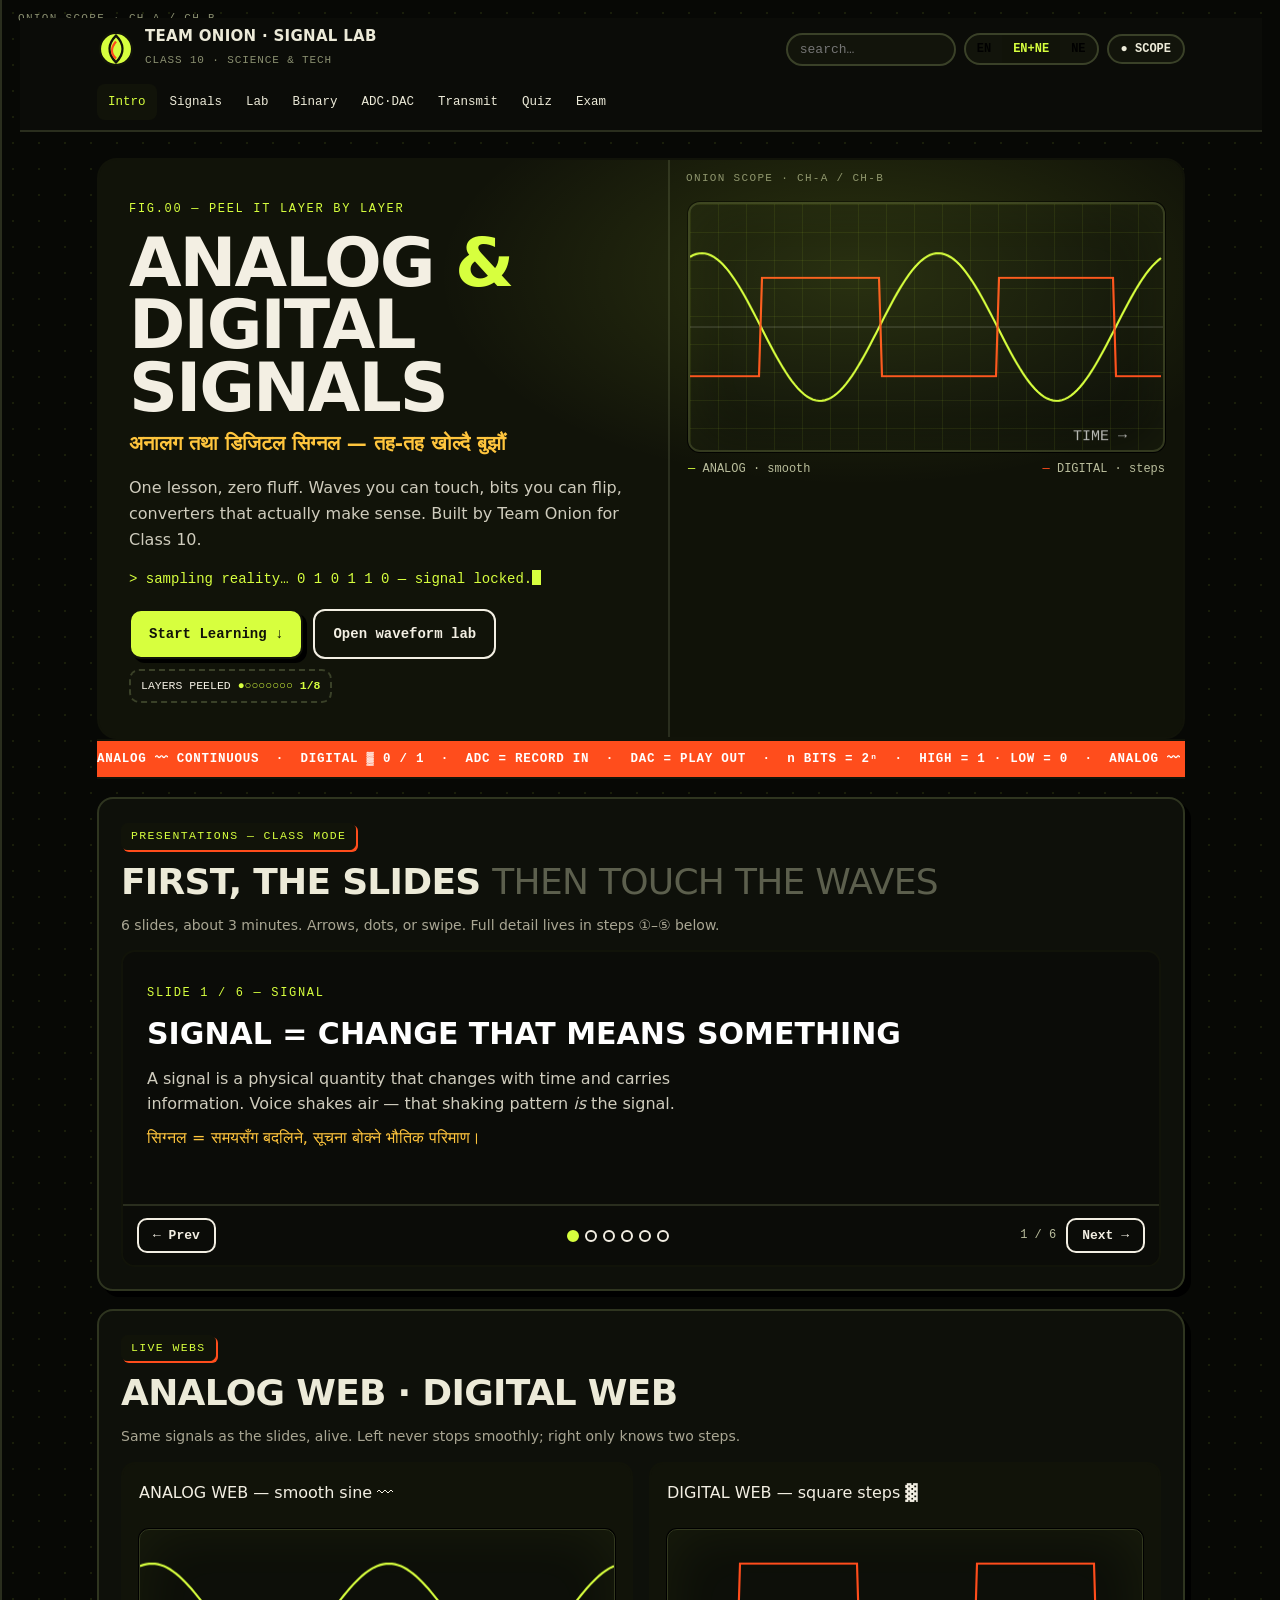
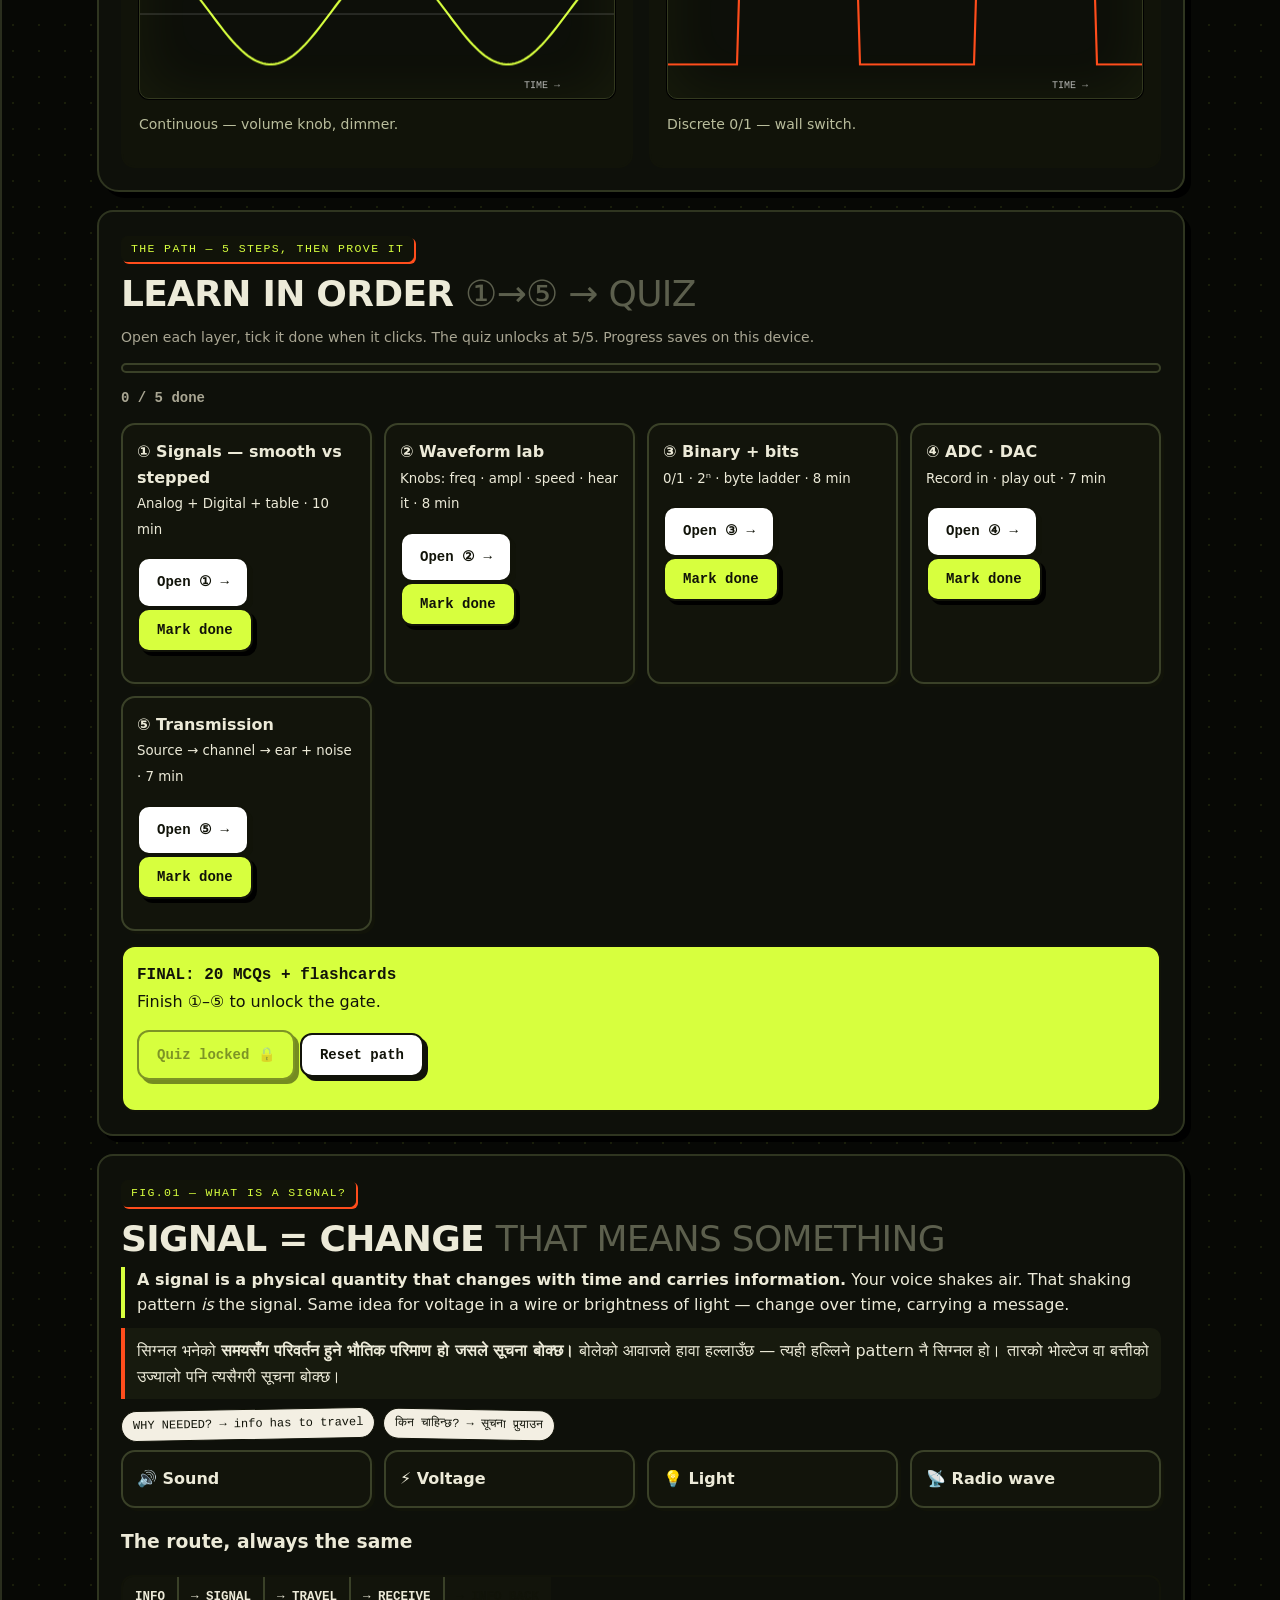
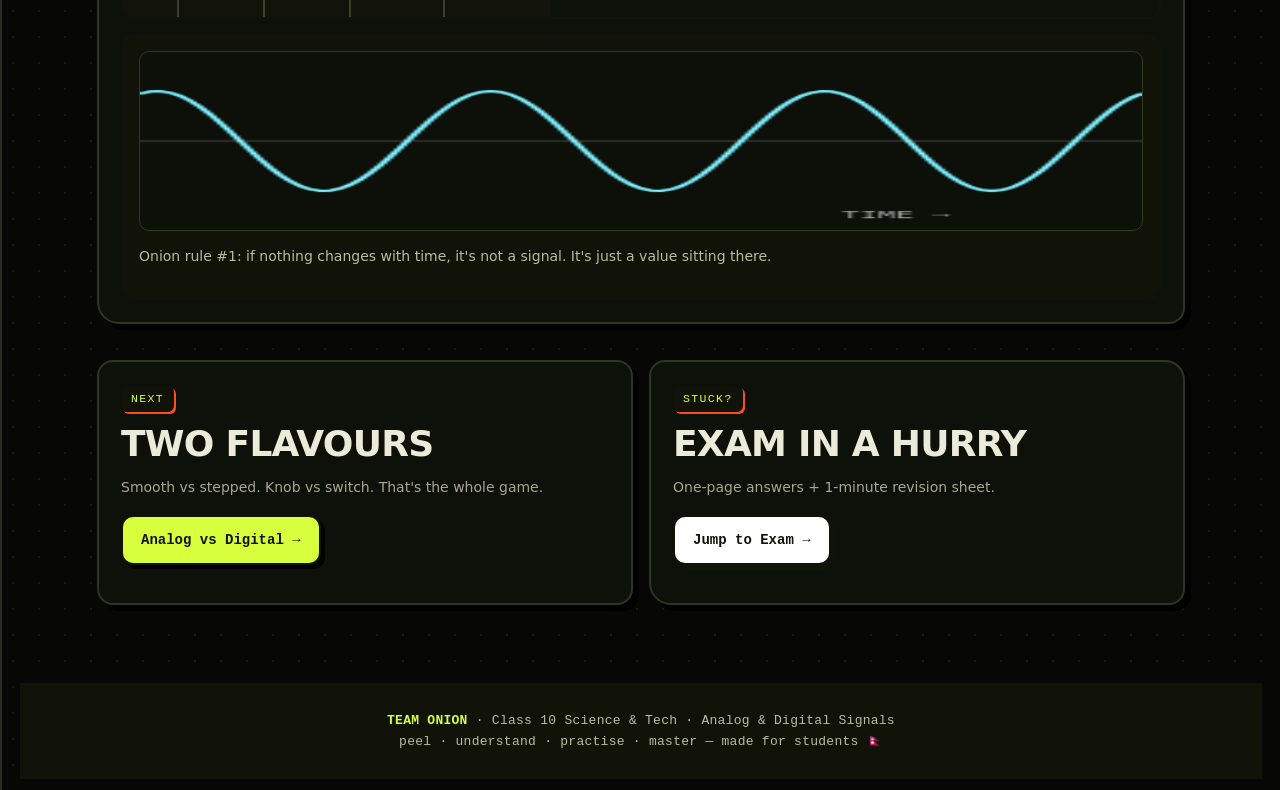
==== index.html @ 22e457fb "v.1" ====
<!DOCTYPE html><html lang="en"><head><meta charset="UTF-8"><meta name="viewport" content="width=device-width,initial-scale=1">
<title>Onion Lab — Analog & Digital Signals · Class 10</title><link rel="stylesheet" href="style.css?v=3"></head>
<body data-lang="both" class="scope">
<header class="top"><div class="top-in">
<a class="mark" href="index.html"><svg viewBox="0 0 40 40" aria-hidden="true"><circle cx="20" cy="20" r="17" fill="#d7ff3e" stroke="#111309" stroke-width="2.5"/><path d="M20 6 C12 14 10 24 20 34 C30 24 28 14 20 6Z" fill="none" stroke="#111309" stroke-width="2.5"/><path d="M20 12 C15 18 14 25 20 30" fill="none" stroke="#ff4d1c" stroke-width="2.5"/></svg>
<span><b>TEAM ONION · SIGNAL LAB</b><small>CLASS 10 · SCIENCE & TECH</small></span></a>
<nav class="pages"><a href="index.html">Intro</a><a href="analog-digital.html">Signals</a><a href="lab.html">Lab</a><a href="binary.html">Binary</a><a href="converters.html">ADC·DAC</a><a href="transmission.html">Transmit</a><a href="quiz.html">Quiz</a><a href="exam.html">Exam</a></nav>
<div class="tools"><div class="searchwrap"><input id="sin" type="search" placeholder="search…" aria-label="Search"><div id="sdrop"></div></div>
<div class="lang"><button data-l="en">EN</button><button data-l="both" class="on">EN+NE</button><button data-l="ne">NE</button></div><button class="iconbtn" id="themeBtn" title="Toggle scope/paper mode" aria-label="Toggle dark mode">◐</button></div>
</div></header>
<div class="wrap">
<div class="hero"><div class="hero-copy">
<span class="k">FIG.00 — PEEL IT LAYER BY LAYER</span>
<h1>ANALOG <em>&</em> DIGITAL SIGNALS</h1>
<div class="ne-big">अनालग तथा डिजिटल सिग्नल — तह-तह खोल्दै बुझौं</div>
<p class="lede">One lesson, zero fluff. Waves you can touch, bits you can flip, converters that actually make sense. Built by Team Onion for Class 10.</p>
<div class="type" id="typeline" aria-live="polite"></div>
<div class="btnrow"><a class="btn solid" href="#path">Start Learning ↓</a><a class="btn ghost" href="lab.html">Open waveform lab</a></div>
<div class="layermeter">LAYERS PEELED <span class="onion-dots">○○○○○○○○</span> <span class="layernum">0/8</span></div>
</div><div class="scope"><canvas class="screen" id="heroA"></canvas>
<div class="scope-cap"><span><span style="color:var(--lime)">—</span> ANALOG · smooth</span><span><span style="color:var(--rust)">—</span> DIGITAL · steps</span></div></div></div>
<div class="ticker" aria-hidden="true"><div>ANALOG 〰 CONTINUOUS &nbsp;·&nbsp; DIGITAL ▓ 0 / 1 &nbsp;·&nbsp; ADC = RECORD IN &nbsp;·&nbsp; DAC = PLAY OUT &nbsp;·&nbsp; n BITS = 2ⁿ &nbsp;·&nbsp; HIGH = 1 · LOW = 0 &nbsp;·&nbsp; ANALOG 〰 CONTINUOUS &nbsp;·&nbsp; DIGITAL ▓ 0 / 1 &nbsp;·&nbsp; ADC = RECORD IN &nbsp;·&nbsp; DAC = PLAY OUT &nbsp;·&nbsp; n BITS = 2ⁿ &nbsp;·&nbsp; HIGH = 1 · LOW = 0 &nbsp;·&nbsp;</div></div>

<div class="panel" id="slides"><span class="fig">PRESENTATIONS — CLASS MODE</span><h2>First, the slides <span class="thin">then touch the waves</span></h2>
<p class="small">6 slides, about 3 minutes. Arrows, dots, or swipe. Full detail lives in steps ①–⑤ below.</p>
<div class="deck" data-deck><div class="deck-view"><div class="deck-track">
<section class="slide"><span class="snum">SLIDE 1 / 6 — SIGNAL</span><h3>Signal = change that means something</h3>
<p>A signal is a physical quantity that changes with time and carries information. Voice shakes air — that shaking pattern <i>is</i> the signal.</p>
<p class="ne-line">सिग्नल = समयसँग बदलिने, सूचना बोक्ने भौतिक परिमाण।</p></section>
<section class="slide"><span class="snum">SLIDE 2 / 6 — ANALOG</span><h3>Analog: smooth &amp; continuous 〰</h3>
<p>Any value inside the range is allowed. Drawn as a smooth sine wave — natural voice, old radio. Peak = top, valley = bottom, amplitude = strength.</p>
<p class="ne-line">लगातार परिवर्तन — जुनसुकै मान, smooth wave।</p></section>
<section class="slide"><span class="snum">SLIDE 3 / 6 — DIGITAL</span><h3>Digital: fixed steps ▓</h3>
<p>Only fixed levels — HIGH = 1, LOW = 0. Square-step waveform. This is what computers eat.</p>
<p class="ne-line">Fixed मान मात्र — HIGH = 1, LOW = 0।</p></section>
<section class="slide"><span class="snum">SLIDE 4 / 6 — BINARY</span><h3>Binary: only 0 and 1</h3>
<p>1 bit = one digit. 8 bits = 1 byte. Exam rule: n bits → 2ⁿ combinations. 3 bits → 8.</p>
<p class="ne-line">1 bit = एउटा अंक, 8 bit = 1 byte, n bit → 2ⁿ।</p></section>
<section class="slide"><span class="snum">SLIDE 5 / 6 — ADC · DAC</span><h3>Bridges both ways</h3>
<p>ADC: analog → digital (recording in). DAC: digital → analog (playing out). A→D in, D→A out.</p>
<p class="ne-line">रेकर्ड = ADC, बजाउने = DAC।</p></section>
<section class="slide"><span class="snum">SLIDE 6 / 6 — ON THE WIRE</span><h3>Send it, survive noise</h3>
<p>Source → encode → channel → decode. Noise = junk added; distortion = shape bent. Digital can be regenerated and error-checked.</p>
<p class="ne-line">Noise = फोहोर थपिनु; digital लाई सच्याउन मिल्छ।</p></section>
</div></div>
<div class="deck-bar"><button class="dbtn" data-prev type="button">← Prev</button><div class="dots" data-dots></div><span class="dcount" data-count>1 / 6</span><button class="dbtn" data-next type="button">Next →</button></div></div></div>

<div class="panel"><span class="fig">LIVE WEBS</span><h2>Analog web · Digital web</h2>
<p class="small">Same signals as the slides, alive. Left never stops smoothly; right only knows two steps.</p>
<div class="grid2">
<div class="darkbox">ANALOG WEB — smooth sine 〰<canvas class="screen" id="homeAna" style="height:170px"></canvas><p class="small" style="color:#b9bd9c">Continuous — volume knob, dimmer.</p></div>
<div class="darkbox">DIGITAL WEB — square steps ▓<canvas class="screen" id="homeDig" style="height:170px"></canvas><p class="small" style="color:#b9bd9c">Discrete 0/1 — wall switch.</p></div>
</div></div>

<div class="panel" id="path"><span class="fig">THE PATH — 5 STEPS, THEN PROVE IT</span><h2>Learn in order <span class="thin">①→⑤ → quiz</span></h2>
<p class="small">Open each layer, tick it done when it clicks. The quiz unlocks at 5/5. Progress saves on this device.</p>
<div class="bar" style="margin-bottom:12px"><div class="bar-fill" id="pathfill" style="width:0%"></div></div>
<p class="small" id="pathcount" style="font-family:var(--mono);font-weight:800">0 / 5 done</p>
<div class="cards" id="pathcards">
<div class="cardx" data-step="s1"><b>① Signals — smooth vs stepped</b><br><small>Analog + Digital + table · 10 min</small><div class="more">Knob vs switch. Peak, valley, HIGH, LOW.</div><p><a class="btn light" href="analog-digital.html">Open ① →</a> <button type="button" class="btn solid donebtn" data-d="s1">Mark done</button></p></div>
<div class="cardx" data-step="s2"><b>② Waveform lab</b><br><small>Knobs: freq · ampl · speed · hear it · 8 min</small><div class="more">Wiggle one knob at a time. Freeze frames.</div><p><a class="btn light" href="lab.html">Open ② →</a> <button type="button" class="btn solid donebtn" data-d="s2">Mark done</button></p></div>
<div class="cardx" data-step="s3"><b>③ Binary + bits</b><br><small>0/1 · 2ⁿ · byte ladder · 8 min</small><div class="more">Flip bits, watch decimal follow.</div><p><a class="btn light" href="binary.html">Open ③ →</a> <button type="button" class="btn solid donebtn" data-d="s3">Mark done</button></p></div>
<div class="cardx" data-step="s4"><b>④ ADC · DAC</b><br><small>Record in · play out · 7 min</small><div class="more">A→D in, D→A out. Sampling costs a little.</div><p><a class="btn light" href="converters.html">Open ④ →</a> <button type="button" class="btn solid donebtn" data-d="s4">Mark done</button></p></div>
<div class="cardx" data-step="s5"><b>⑤ Transmission</b><br><small>Source → channel → ear + noise · 7 min</small><div class="more">Phone, radio, fibre — same skeleton.</div><p><a class="btn light" href="transmission.html">Open ⑤ →</a> <button type="button" class="btn solid donebtn" data-d="s5">Mark done</button></p></div>
</div>
<div class="limebox" id="quizgate" style="margin-top:14px"><b style="font-family:var(--mono)">FINAL: 20 MCQs + flashcards</b><br><span class="small" id="gatemsg">Finish ①–⑤ to unlock the gate.</span><p><a class="btn solid" id="gatebtn" href="quiz.html" aria-disabled="true" style="opacity:.45;pointer-events:none">Quiz locked 🔒</a> <button type="button" class="btn light" id="pathreset">Reset path</button></p></div></div>

<div class="panel"><span class="fig">FIG.01 — WHAT IS A SIGNAL?</span><h2>Signal = change <span class="thin">that means something</span></h2>
<div class="en"><b>A signal is a physical quantity that changes with time and carries information.</b> Your voice shakes air. That shaking pattern <i>is</i> the signal. Same idea for voltage in a wire or brightness of light — change over time, carrying a message.</div>
<div class="ne">सिग्नल भनेको <b>समयसँग परिवर्तन हुने भौतिक परिमाण हो जसले सूचना बोक्छ।</b> बोलेको आवाजले हावा हल्लाउँछ — त्यही हल्लिने pattern नै सिग्नल हो। तारको भोल्टेज वा बत्तीको उज्यालो पनि त्यसैगरी सूचना बोक्छ।</div>
<div class="stickers"><span class="st">WHY NEEDED? → info has to travel</span><span class="st">किन चाहिन्छ? → सूचना पुर्‍याउन</span></div>
<div class="cards">
<div class="cardx" tabindex="0" data-toggle><b>🔊 Sound</b><div class="more">Air pressure wobbling over time. बोल्दाको हावा।</div></div>
<div class="cardx" tabindex="0" data-toggle><b>⚡ Voltage</b><div class="more">Electric level rising/falling in a wire.</div></div>
<div class="cardx" tabindex="0" data-toggle><b>💡 Light</b><div class="more">Brightness changing — remote, fibre.</div></div>
<div class="cardx" tabindex="0" data-toggle><b>📡 Radio wave</b><div class="more">Invisible EM wave shaped by voice/music.</div></div>
</div>
<h3>The route, always the same</h3>
<div class="chain"><span>INFO</span><span>→ SIGNAL</span><span>→ TRAVEL</span><span>→ RECEIVE</span><span>→ INFO BACK</span></div>
<div class="darkbox"><canvas id="chainScope"></canvas><p class="small" style="color:#b9bd9c">Onion rule #1: if nothing changes with time, it's not a signal. It's just a value sitting there.</p></div>
</div>

<div class="grid2">
<div class="panel"><span class="fig">NEXT</span><h2>Two flavours</h2><p class="small">Smooth vs stepped. Knob vs switch. That's the whole game.</p><p><a class="btn solid" href="analog-digital.html">Analog vs Digital →</a></p></div>
<div class="panel"><span class="fig">STUCK?</span><h2>Exam in a hurry</h2><p class="small">One-page answers + 1-minute revision sheet.</p><p><a class="btn light" href="exam.html">Jump to Exam →</a></p></div>
</div>
</div>
<footer><b>TEAM ONION</b> · Class 10 Science & Tech · Analog & Digital Signals<br>peel · understand · practise · master — made for students 🇳🇵</footer>
<script src="app.js?v=7"></script></body></html>
---- style.css ----
/* TEAM ONION — Signal Lab / Class 10
   No gradients, no glass. Ink, bone, lime, rust. */
:root{
  --ink:#111309;
  --ink2:#1c1f14;
  --bone:#f3efe3;
  --paper:#faf7ec;
  --line:#111309;
  --lime:#d7ff3e;
  --rust:#ff4d1c;
  --cyan:#7df0ff;
  --amber:#ffc53d;
  --mut:#5c5f4d;
  --mono:ui-monospace,"Cascadia Code","JetBrains Mono",Menlo,Consolas,monospace;
  --sans:"Archivo",system-ui,-apple-system,"Segoe UI",Roboto,"Noto Sans Devanagari",Arial,sans-serif;
}
*{box-sizing:border-box}
html{scroll-behavior:smooth}
body{margin:0;background:var(--bone);color:var(--ink);font-family:var(--sans);line-height:1.6;font-size:16px;-webkit-font-smoothing:antialiased}
body.dark{background:#0b0c08;color:var(--bone)}
a{color:inherit}
::selection{background:var(--lime);color:#111}
/* top bar */
.top{border-bottom:2px solid var(--line);background:var(--bone);position:sticky;top:0;z-index:50}
.top-in{max-width:1120px;margin:auto;display:flex;align-items:center;gap:14px;padding:10px 16px;flex-wrap:wrap}
.mark{display:flex;align-items:center;gap:10px;text-decoration:none;flex-shrink:0}
.mark svg{width:38px;height:38px}
.mark b{font-size:15px;letter-spacing:.02em;line-height:1.1;display:block}
.mark small{font-family:var(--mono);font-size:11px;color:var(--mut);letter-spacing:.08em}
nav.pages{display:flex;gap:2px;flex-wrap:nowrap;overflow-x:auto;flex:1 1 100%;min-width:0;scrollbar-width:thin;order:3}
nav.pages a{font-family:var(--mono);font-size:12.5px;text-decoration:none;padding:7px 10px;border:1.5px solid transparent;border-radius:8px;white-space:nowrap}
nav.pages a:hover{border-color:var(--line);background:#fff}
nav.pages a.on{background:var(--ink);color:var(--lime)}
.tools{display:flex;gap:8px;align-items:center;flex-shrink:0;margin-left:auto}
.searchwrap{position:relative}
.searchwrap input{font-family:var(--mono);font-size:13px;border:2px solid var(--line);border-radius:999px;padding:7px 12px;width:170px;background:#fff}
#sdrop{position:absolute;top:42px;right:0;width:300px;background:#fff;border:2px solid var(--line);border-radius:12px;box-shadow:5px 5px 0 var(--ink);display:none;overflow:hidden;z-index:60}
#sdrop a{display:block;padding:9px 12px;text-decoration:none;border-bottom:1px solid #e5e0cf;font-size:13px}
#sdrop a:hover{background:var(--lime)}
.lang{display:flex;border:2px solid var(--line);border-radius:999px;overflow:hidden;background:#fff}
.lang button{border:0;background:transparent;font-family:var(--mono);font-size:12px;font-weight:700;padding:7px 11px;cursor:pointer}
.lang button.on{background:var(--ink);color:var(--lime)}
button:focus-visible,a:focus-visible,input:focus-visible{outline:3px solid var(--rust);outline-offset:2px}
/* layout */
.wrap{max-width:1120px;margin:auto;padding:26px 16px 60px}
.hero{border:2px solid var(--line);border-radius:20px;overflow:hidden;background:var(--ink);color:var(--bone);display:grid;grid-template-columns:1.05fr .95fr}
.hero-copy{padding:34px 30px}
.k{font-family:var(--mono);font-size:12px;letter-spacing:.14em;color:var(--lime)}
.hero h1{font-size:clamp(38px,6vw,68px);line-height:.92;letter-spacing:-.03em;margin:12px 0 8px;text-transform:uppercase}
.hero h1 em{font-style:normal;color:var(--lime)}
.ne-big{font-size:20px;color:var(--amber);font-weight:700}
.lede{color:#cfccbd;max-width:32rem}
.btnrow{display:flex;gap:10px;margin-top:18px;flex-wrap:wrap}
.btn{font-family:var(--mono);font-weight:800;font-size:14px;border:2px solid var(--line);border-radius:12px;padding:12px 18px;cursor:pointer;text-decoration:none;display:inline-block}
.btn.solid{background:var(--lime);color:var(--ink);box-shadow:4px 4px 0 #000}
.btn.solid:hover{transform:translate(-1px,-1px);box-shadow:5px 5px 0 #000}
.btn.ghost{background:transparent;color:var(--bone);border-color:var(--bone)}
.btn.light{background:#fff;color:var(--ink);box-shadow:4px 4px 0 var(--ink)}
.meta{display:flex;gap:16px;margin-top:18px;font-family:var(--mono);font-size:12px;color:#a9a693;flex-wrap:wrap}
.scope{border-left:2px solid #2a2e1e;background:#101208;padding:18px;position:relative}
.scope::before{content:"ONION SCOPE · CH-A / CH-B";position:absolute;top:10px;left:16px;font-family:var(--mono);font-size:11px;letter-spacing:.12em;color:#8a8f70}
canvas.screen{width:100%;height:250px;display:block;background:#0d0f09;border:2px solid #33391f;border-radius:12px;margin-top:24px;
  background-image:linear-gradient(rgba(215,255,62,.07) 1px,transparent 1px),linear-gradient(90deg,rgba(215,255,62,.07) 1px,transparent 1px);background-size:28px 28px}
.scope-cap{display:flex;justify-content:space-between;font-family:var(--mono);font-size:12px;color:#b9bd9c;margin-top:8px}
/* sections */
.grid2{display:grid;grid-template-columns:1fr 1fr;gap:16px}
.panel{border:2px solid var(--line);border-radius:16px;background:var(--paper);padding:22px;box-shadow:6px 6px 0 var(--ink);margin:18px 0}
.panel.tight{box-shadow:none}
.fig{font-family:var(--mono);font-size:11.5px;letter-spacing:.12em;color:#fff;background:var(--ink);display:inline-block;padding:3px 9px;border-radius:6px;margin-bottom:8px}
h2{font-size:clamp(24px,3.4vw,36px);letter-spacing:-.02em;line-height:1;margin:6px 0 8px;text-transform:uppercase}
h2 .thin{color:var(--mut);font-weight:400}
p.small{font-size:14px;color:var(--mut)}
.en{border-left:4px solid var(--ink);padding-left:12px;margin:10px 0}
.ne{border-left:4px solid var(--rust);padding-left:12px;margin:10px 0;background:#fff8ec;padding:10px 12px;border-radius:0 10px 10px 0}
body[data-lang="en"] .ne{display:none}
body[data-lang="ne"] .en-nothide{display:none}
body[data-lang="ne"] .en{display:none}
.chain{display:flex;align-items:stretch;gap:0;flex-wrap:wrap;margin:14px 0;border:2px solid var(--line);border-radius:12px;overflow:hidden}
.chain span{font-family:var(--mono);font-size:12.5px;font-weight:700;padding:10px 12px;background:#fff;border-right:2px solid var(--line)}
.chain span:last-child{border-right:0;background:var(--lime)}
.stickers{display:flex;gap:8px;flex-wrap:wrap;margin:10px 0}
.st{font-family:var(--mono);font-size:12px;border:1.5px solid var(--line);border-radius:999px;padding:5px 11px;background:#fff}
.st.hot{background:var(--rust);color:#fff;border-color:var(--ink)}
.st.go{background:var(--lime)}
.darkbox{background:var(--ink);color:var(--bone);border:2px solid var(--line);border-radius:14px;padding:16px}
.darkbox canvas{width:100%;height:180px;display:block;background:#0d0f09;border-radius:10px;border:1px solid #33391f}
.toolbar{display:flex;gap:14px;flex-wrap:wrap;align-items:center;font-family:var(--mono);font-size:13px;margin:12px 0}
.toolbar input[type=range]{accent-color:var(--rust);width:130px}
.seg{display:inline-flex;border:2px solid var(--line);border-radius:999px;overflow:hidden;background:#fff}
.seg button{border:0;background:transparent;font-family:var(--mono);font-weight:800;font-size:13px;padding:9px 16px;cursor:pointer}
.seg button.on{background:var(--ink);color:var(--lime)}
table{width:100%;border-collapse:collapse;font-size:14px;background:#fff;border:2px solid var(--line);border-radius:12px;overflow:hidden}
th,td{border-bottom:1.5px solid var(--line);padding:10px;text-align:left;vertical-align:top}
th{font-family:var(--mono);font-size:12px;background:var(--ink);color:var(--lime)}
td:first-child{font-family:var(--mono);font-weight:700;white-space:nowrap}
/* lab bits */
.bits{display:flex;gap:10px;flex-wrap:wrap}
.bit{width:70px;height:70px;border:2px solid var(--line);border-radius:14px;background:#fff;font-family:var(--mono);font-weight:900;font-size:24px;cursor:pointer;box-shadow:3px 3px 0 var(--ink)}
.bit.on{background:var(--lime)}
.readout{font-family:var(--mono);background:var(--ink);color:var(--lime);border-radius:10px;padding:10px 14px;display:inline-block;margin-top:10px}
/* bulb */
.bulbring{display:grid;grid-template-columns:auto 1fr;gap:18px;align-items:center;background:var(--ink);color:var(--bone);border-radius:14px;padding:18px}
.bulb{width:96px;height:96px;border-radius:50%;display:grid;place-items:center;font-size:40px;background:#22261a;border:3px solid #3a4028}
.bulb.lit{background:var(--amber);border-color:#7a5410;box-shadow:0 0 40px var(--amber)}
.sw{width:92px;height:46px;border-radius:999px;background:#2a2e1e;border:2px solid #4a5133;position:relative;cursor:pointer}
.sw::after{content:"";position:absolute;top:4px;left:5px;width:34px;height:34px;border-radius:50%;background:var(--bone);transition:.18s}
.sw.on{background:var(--lime)}.sw.on::after{left:49px;background:var(--ink)}
.opt{display:block;width:100%;text-align:left;margin:7px 0;padding:11px 12px;border-radius:10px;border:2px solid var(--line);background:#fff;cursor:pointer;font-size:15px;transition:transform .08s ease,background .12s ease}
.opt:hover{background:#f2f0a8;transform:translate(-1px,-1px)}
.opt:disabled{cursor:default;opacity:1}
.opt.picked-ok{background:var(--lime);box-shadow:3px 3px 0 var(--ink)}
.opt.picked-bad{background:#ffd9cd;border-color:var(--rust);animation:shake .3s ease}
.opt.show-ok{outline:3px solid #1a7a3a}
.opt.dim{opacity:.55}
.q{border:2px solid var(--line);border-radius:14px;padding:14px;margin:12px 0;background:#fff;position:relative}
.q.locked-ok{border-color:#1a7a3a}
.q.locked-bad{border-color:var(--rust)}
.q .qtag{position:absolute;top:-13px;right:12px;font-family:var(--mono);font-size:11px;font-weight:800;padding:3px 10px;border-radius:999px;border:2px solid var(--line);background:#fff}
.q.locked-ok .qtag{background:var(--lime)}
.q.locked-bad .qtag{background:var(--rust);color:#fff}
@keyframes shake{0%,100%{transform:translateX(0)}25%{transform:translateX(-5px)}50%{transform:translateX(5px)}75%{transform:translateX(-3px)}}
@keyframes pop{0%{transform:scale(.4) rotate(-14deg);opacity:0}60%{transform:scale(1.12) rotate(3deg);opacity:1}100%{transform:scale(1) rotate(-6deg);opacity:1}}
/* quiz HUD */
.quiz-head{position:relative}
.hud{border:2px solid var(--line);border-radius:12px;background:#fff;padding:10px 12px;margin:10px 0;position:sticky;top:64px;z-index:20}
.hud-row{display:flex;justify-content:space-between;font-family:var(--mono);font-size:12.5px;font-weight:700}
.bar{height:10px;border:2px solid var(--line);border-radius:999px;margin-top:8px;overflow:hidden;background:var(--bone)}
.bar-fill{height:100%;width:0%;background:repeating-linear-gradient(-45deg,var(--lime) 0 10px,#b8e02c 10px 20px);transition:width .25s ease}
.quiz-foot{display:flex;gap:10px;align-items:center;flex-wrap:wrap;margin-top:12px}
#score{font-family:var(--mono);font-weight:800;font-size:14px}
/* stamp popup */
#stamp{position:fixed;inset:0;display:grid;place-items:center;pointer-events:none;z-index:99;opacity:0}
#stamp.show{opacity:1}
#stamp span{font-family:var(--mono);font-weight:900;font-size:clamp(38px,8vw,72px);letter-spacing:.04em;padding:8px 26px 12px;border:4px solid var(--ink);border-radius:14px;transform:rotate(-6deg);background:var(--lime);box-shadow:7px 7px 0 var(--ink)}
#stamp.show span{animation:pop .32s ease}
#stamp.bad span{background:var(--rust);color:#fff}
#stamp.hide{opacity:0;transition:opacity .25s ease}
/* toast */
#toast{position:fixed;left:50%;bottom:22px;transform:translateX(-50%) translateY(20px);background:var(--ink);color:var(--bone);font-family:var(--mono);font-size:13px;padding:10px 16px;border-radius:999px;border:2px solid var(--lime);opacity:0;transition:.25s ease;z-index:99;max-width:92vw;text-align:center}
#toast.show{opacity:1;transform:translateX(-50%) translateY(0)}
/* ---- de-AI pass: less stamped, more printed ---- */
body{background-image:radial-gradient(#d8d2ba 1px,transparent 1px);background-size:22px 22px}
.top{background:var(--bone)}
.panel{box-shadow:5px 5px 0 var(--ink)}
.panel:nth-of-type(even){border-radius:16px 20px 16px 22px}
.fig{border:1.5px solid var(--line);box-shadow:2px 2px 0 var(--rust)}
.st:nth-child(odd){transform:rotate(-1deg)}
.st:nth-child(even){transform:rotate(1deg)}
.cardx{box-shadow:3px 3px 0 var(--ink)}
.cardx:nth-child(3n){transform:rotate(-.4deg)}
.chain{overflow-x:auto}
.chain span{white-space:nowrap}
footer{letter-spacing:.02em}
@media(prefers-reduced-motion:reduce){*{animation:none!important;transition:none!important}html{scroll-behavior:auto}}
.why{font-size:14px;background:#fff;border-left:4px solid var(--ink);padding:8px 10px;margin-top:8px;display:none}
.cards{display:grid;grid-template-columns:repeat(auto-fit,minmax(215px,1fr));gap:12px}
.cardx{border:2px solid var(--line);border-radius:14px;background:#fff;padding:14px;cursor:pointer}
.cardx:hover{background:var(--lime)}
.cardx .more{display:none;font-size:14px;color:#333;margin-top:6px}
.cardx.open .more{display:block}
.flashgrid{display:grid;grid-template-columns:repeat(auto-fit,minmax(220px,1fr));gap:12px}
.flash{perspective:700px;cursor:pointer}
.fin{position:relative;min-height:150px;transform-style:preserve-3d;transition:transform .45s}
.flash.flip .fin{transform:rotateY(180deg)}
.face{position:absolute;inset:0;display:grid;place-items:center;text-align:center;padding:14px;border-radius:14px;backface-visibility:hidden;border:2px solid var(--line)}
.ff{background:var(--ink);color:var(--bone);font-weight:800}
.fb{background:var(--amber);transform:rotateY(180deg)}
footer{border-top:2px solid var(--line);background:var(--ink);color:#b9bd9c;padding:26px 16px;text-align:center;font-family:var(--mono);font-size:13px}
footer b{color:var(--lime)}
@media(max-width:860px){.hero{grid-template-columns:1fr}.grid2{grid-template-columns:1fr}.bulbring{grid-template-columns:1fr}.searchwrap input{width:120px}td:first-child{white-space:normal}}
@media(max-width:640px){
.top-in{gap:8px;padding:8px 10px}
.mark svg{width:30px;height:30px}
.mark b{font-size:13px}
nav.pages{flex-wrap:nowrap;overflow-x:auto;flex-basis:100%;order:2;padding-bottom:4px;-webkit-overflow-scrolling:touch}
nav.pages a{font-size:12px;padding:6px 9px;white-space:nowrap}
.tools{flex-basis:100%;order:3}
.searchwrap{flex:1}
.searchwrap input{width:100%}
.lang button{padding:6px 9px;font-size:11px}
.k{font-size:11px;letter-spacing:.08em}
.hero-copy{padding:24px 18px}
.hero h1{font-size:40px}
.ne-big{font-size:17px}
.btnrow .btn{flex:1 1 100%;text-align:center}
.wrap{padding:16px 10px 48px}
.panel{padding:16px;border-radius:14px}
.hud{position:static}
th,td{padding:8px 6px;font-size:13px}
.scope-cap{flex-wrap:wrap;gap:4px}
.deck-bar{flex-wrap:wrap}
.slide{padding:20px 16px 16px}
.chain{flex-wrap:nowrap;overflow-x:auto}
.bit{width:56px;height:56px;font-size:20px}
.opt{font-size:14px}
#stamp span{font-size:clamp(30px,12vw,52px)}
}
/* ============ COOL PASS v2 ============ */
body.scope{background:#070805;color:#ecead8;background-image:radial-gradient(rgba(215,255,62,.09) 1px,transparent 1px);background-size:26px 26px}
body.scope .top{background:#0b0c08;border-color:#2a2e1e}
body.scope .panel{background:#0e100a;border-color:#2f3520;color:#ecead8;box-shadow:6px 6px 0 #000}
body.scope .cardx,body.scope table,body.scope .q,body.scope .opt,body.scope .hud{background:#12140b;color:#ecead8;border-color:#3a4128}
body.scope .opt:hover{background:#222812}
body.scope .opt.picked-ok{background:var(--lime);color:#111}
body.scope .chain span{background:#12140b;color:#ecead8;border-color:#3a4128}
body.scope .searchwrap input,body.scope .lang{background:#12140b;color:#ecead8;border-color:#3a4128}
body.scope nav.pages a:hover{background:#1a1e10;border-color:var(--lime)}
body.scope .ne{background:#171a0e;border-left-color:var(--rust)}
body.scope .why{background:#12140b}
.iconbtn{border:2px solid var(--line);background:#fff;border-radius:999px;padding:7px 12px;cursor:pointer;font-family:var(--mono);font-size:12px;font-weight:800;white-space:nowrap;line-height:1}
body.scope .iconbtn{background:#12140b;border-color:#3a4128;color:#ecead8}
.ticker{border-top:2px solid var(--line);border-bottom:2px solid var(--line);background:var(--rust);color:#fff;overflow:hidden;white-space:nowrap;font-family:var(--mono);font-size:12.5px;font-weight:800;letter-spacing:.06em}
.ticker div{display:inline-block;padding:8px 0;animation:tick 22s linear infinite}
@keyframes tick{from{transform:translateX(0)}to{transform:translateX(-50%)}}
.rv{opacity:0;transform:translateY(18px);transition:opacity .5s ease,transform .5s ease}
.rv.in{opacity:1;transform:none}
.hero{position:relative}
.hero::after{content:"";position:absolute;inset:0;pointer-events:none;background:radial-gradient(600px 300px at 70% 20%,rgba(215,255,62,.14),transparent 70%)}
.type{min-height:1.6em;font-family:var(--mono);font-size:14px;color:var(--lime)}
.type .caret{display:inline-block;width:9px;height:1.1em;background:var(--lime);vertical-align:-2px;animation:blink 1s steps(1) infinite}
@keyframes blink{50%{opacity:0}}
.btn{transition:transform .1s ease,box-shadow .1s ease}
.btn:active{transform:translate(3px,3px)!important;box-shadow:0 0 0 var(--ink)!important}
.layermeter{font-family:var(--mono);font-size:11.5px;border:2px dashed var(--line);border-radius:10px;padding:6px 10px;background:#fff;display:inline-block;margin-top:10px}
.hero .layermeter{background:rgba(215,255,62,.08);border-color:var(--lime);color:var(--bone)}
.hero .layermeter .onion-dots{color:var(--lime)}
.hero .layermeter .layernum{color:var(--lime);font-weight:800}
body.scope .layermeter{background:#12140b;border-color:#3a4128}
canvas.screen{box-shadow:0 0 0 1px #000,inset 0 0 60px rgba(215,255,62,.06)}
.knobs{display:flex;gap:10px;flex-wrap:wrap;margin:10px 0}
.knobbtn{font-family:var(--mono);font-weight:800;font-size:12.5px;border:2px solid var(--bone);background:transparent;color:var(--bone);border-radius:999px;padding:8px 14px;cursor:pointer}
.knobbtn:hover{background:var(--lime);color:#111;border-color:var(--lime)}
.knobbtn.live{background:var(--rust);border-color:var(--rust);color:#fff}
@keyframes rumble{0%,100%{transform:translate(0)}20%{transform:translate(-6px,2px)}40%{transform:translate(5px,-3px)}60%{transform:translate(-4px,-2px)}80%{transform:translate(4px,2px)}}
body.rumble .wrap{animation:rumble .3s ease}
::-webkit-scrollbar{width:12px;height:12px}
::-webkit-scrollbar-track{background:var(--bone)}
::-webkit-scrollbar-thumb{background:var(--ink);border-radius:99px;border:2px solid var(--bone)}
@media(prefers-reduced-motion:reduce){.ticker div{animation:none}.rv{opacity:1;transform:none}}
/* ============ PRESENTATION DECK ============ */
.deck{border:2px solid var(--line);border-radius:14px;overflow:hidden;background:#0b0c08;color:var(--bone)}
.deck-view{overflow:hidden}
.deck-track{display:flex;transition:transform .35s ease}
.slide{min-width:100%;box-sizing:border-box;padding:26px 24px 20px}
.slide .snum{font-family:var(--mono);color:var(--lime);font-size:12px;letter-spacing:.14em}
.slide h3{font-size:clamp(22px,3vw,30px);margin:6px 0;text-transform:uppercase;color:#fff}
.slide p{color:#cfccbd;max-width:38rem;margin:8px 0}
.slide .ne-line{color:var(--amber)}
.deck-bar{display:flex;align-items:center;gap:10px;padding:12px 14px;border-top:2px solid #2a2e1e;background:#0b0c08}
.dbtn{font-family:var(--mono);font-weight:800;font-size:13px;border:2px solid var(--bone);background:transparent;color:var(--bone);border-radius:10px;padding:8px 14px;cursor:pointer;white-space:nowrap}
.dbtn:hover{background:var(--lime);color:#111;border-color:var(--lime)}
.dots{display:flex;gap:6px;flex:1;justify-content:center;flex-wrap:wrap}
.dot{width:12px;height:12px;border-radius:50%;border:2px solid var(--bone);background:transparent;cursor:pointer;padding:0}
.dot.on{background:var(--lime);border-color:var(--lime)}
.dcount{font-family:var(--mono);font-size:12px;color:#b9bd9c;white-space:nowrap}
/* ============ FINALIZE: full black ============ */
body.scope .en{border-color:var(--lime)}
body.scope p.small{color:#a9a693}
body.scope .mark small{color:#8a8f70}
body.scope .bar{background:#12140b;border-color:#3a4128}
body.scope ::-webkit-scrollbar-track{background:#0b0c08}
body.scope ::-webkit-scrollbar-thumb{background:#3a4128;border-color:#0b0c08}
body.scope .seg{background:#12140b;border-color:#3a4128}
body.scope .seg button{color:#ecead8}
body.scope .bit{background:#12140b;color:var(--lime);border-color:var(--lime)}
body.scope .cardx .more{color:#cfccbd}
body.scope .q .qtag{background:#12140b;color:var(--lime);border-color:var(--lime)}
body.scope .q.locked-bad .qtag{background:var(--rust);color:#fff;border-color:var(--rust)}
body.scope .fig{color:var(--lime)}
body.scope .st{background:#f3efe3;color:#111309}
body.scope .st.go{background:var(--lime);color:#111309}
body.scope .st.hot{color:#fff}
body.scope .chain span:last-child{color:#111309}
body.scope #sdrop{background:#fff;color:#111309}
.limebox{background:var(--lime);color:#111309;border:2px solid var(--line);border-radius:14px;padding:14px}
.fb{color:#111309}
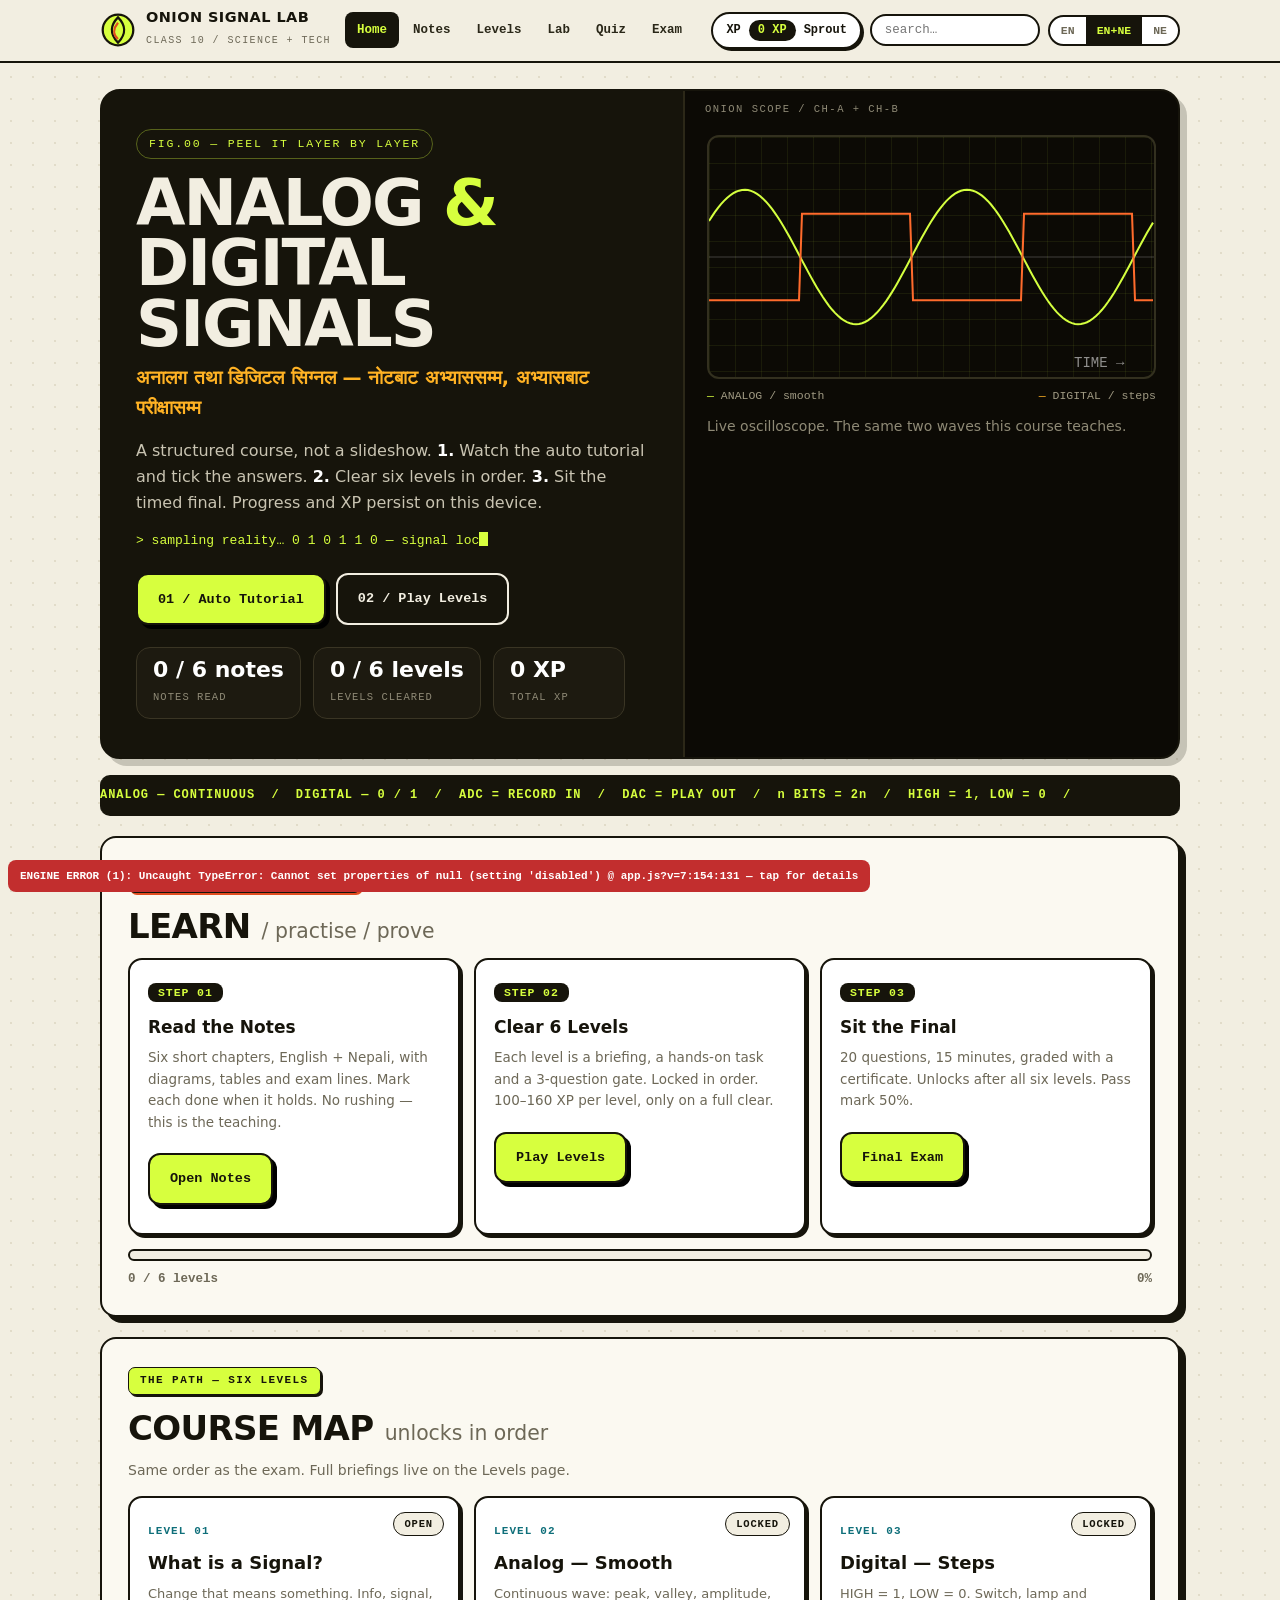
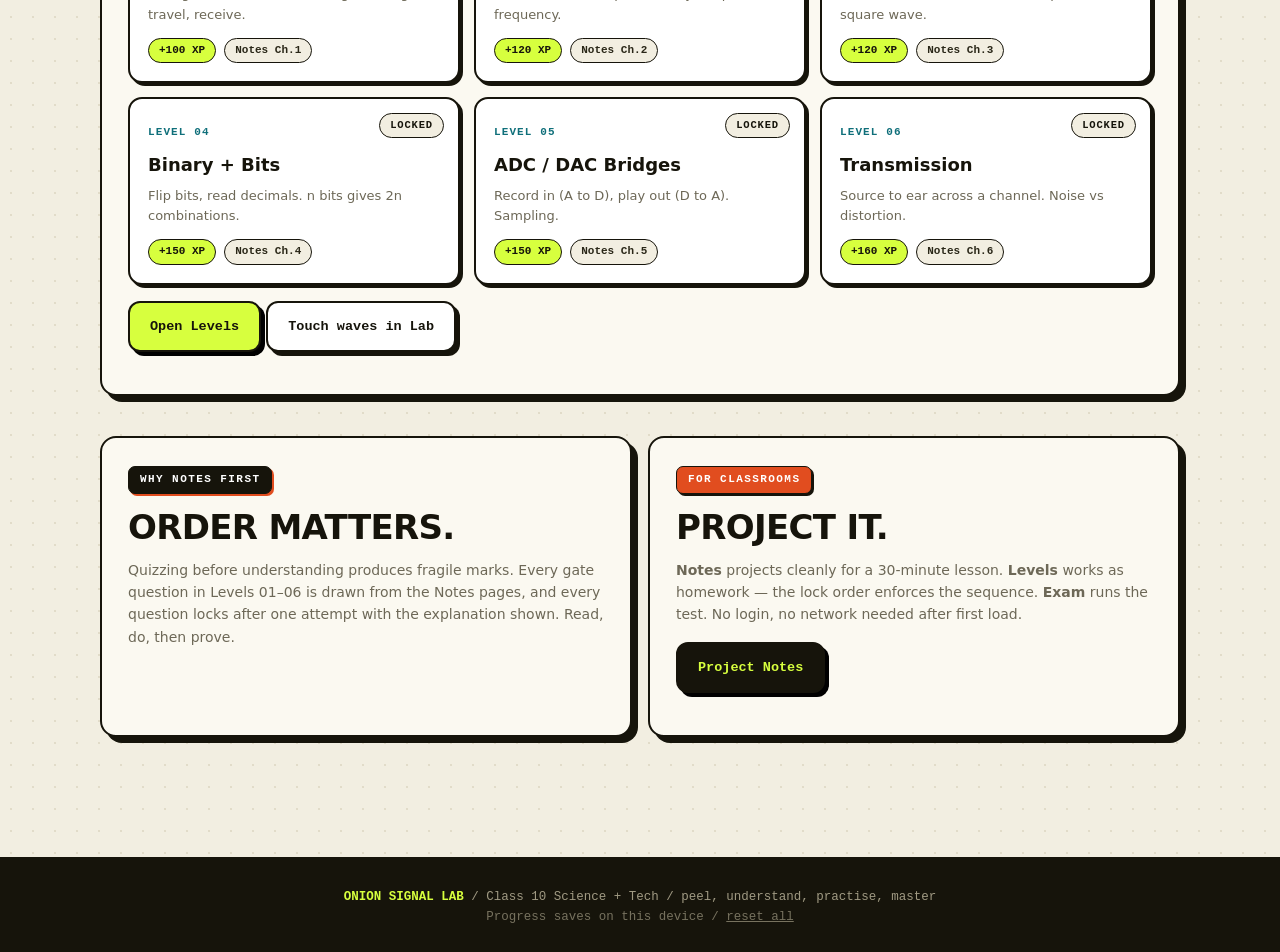
==== commit 0243f0d8: "v.3" ====
--- a/index.html
+++ b/index.html
@@ -1,89 +1,54 @@
 <!DOCTYPE html><html lang="en"><head><meta charset="UTF-8"><meta name="viewport" content="width=device-width,initial-scale=1">
-<title>Onion Lab — Analog & Digital Signals · Class 10</title><link rel="stylesheet" href="style.css?v=3"></head>
-<body data-lang="both" class="scope">
+<title>Onion Signal Lab — Analog and Digital Signals, Class 10</title><link rel="stylesheet" href="style.css?v=7"></head>
+<body data-lang="both">
 <header class="top"><div class="top-in">
-<a class="mark" href="index.html"><svg viewBox="0 0 40 40" aria-hidden="true"><circle cx="20" cy="20" r="17" fill="#d7ff3e" stroke="#111309" stroke-width="2.5"/><path d="M20 6 C12 14 10 24 20 34 C30 24 28 14 20 6Z" fill="none" stroke="#111309" stroke-width="2.5"/><path d="M20 12 C15 18 14 25 20 30" fill="none" stroke="#ff4d1c" stroke-width="2.5"/></svg>
-<span><b>TEAM ONION · SIGNAL LAB</b><small>CLASS 10 · SCIENCE & TECH</small></span></a>
-<nav class="pages"><a href="index.html">Intro</a><a href="analog-digital.html">Signals</a><a href="lab.html">Lab</a><a href="binary.html">Binary</a><a href="converters.html">ADC·DAC</a><a href="transmission.html">Transmit</a><a href="quiz.html">Quiz</a><a href="exam.html">Exam</a></nav>
-<div class="tools"><div class="searchwrap"><input id="sin" type="search" placeholder="search…" aria-label="Search"><div id="sdrop"></div></div>
-<div class="lang"><button data-l="en">EN</button><button data-l="both" class="on">EN+NE</button><button data-l="ne">NE</button></div><button class="iconbtn" id="themeBtn" title="Toggle scope/paper mode" aria-label="Toggle dark mode">◐</button></div>
+<a class="brand" href="index.html"><svg viewBox="0 0 40 40" aria-hidden="true"><circle cx="20" cy="20" r="17" fill="#d7ff3e" stroke="#16140b" stroke-width="2.5"/><path d="M20 6 C12 14 10 24 20 34 C30 24 28 14 20 6Z" fill="none" stroke="#16140b" stroke-width="2.5"/><path d="M20 12 C15 18 14 25 20 30" fill="none" stroke="#e14d1f" stroke-width="2.5"/></svg><span><b>ONION SIGNAL LAB</b><small>CLASS 10 / SCIENCE + TECH</small></span></a>
+<nav class="pages"><a href="index.html">Home</a><a href="learn.html">Notes</a><a href="levels.html">Levels</a><a href="lab.html">Lab</a><a href="quiz.html">Quiz</a><a href="exam.html">Exam</a></nav>
+<div class="top-right"><div class="xp-pill">XP <i id="xpVal">0 XP</i><span id="rankVal">Sprout</span></div>
+<div class="searchwrap"><input id="sin" type="search" placeholder="search…" aria-label="Search"><div id="sdrop"></div></div>
+<div class="lang"><button data-l="en">EN</button><button data-l="both" class="on">EN+NE</button><button data-l="ne">NE</button></div></div>
 </div></header>
 <div class="wrap">
 <div class="hero"><div class="hero-copy">
-<span class="k">FIG.00 — PEEL IT LAYER BY LAYER</span>
-<h1>ANALOG <em>&</em> DIGITAL SIGNALS</h1>
-<div class="ne-big">अनालग तथा डिजिटल सिग्नल — तह-तह खोल्दै बुझौं</div>
-<p class="lede">One lesson, zero fluff. Waves you can touch, bits you can flip, converters that actually make sense. Built by Team Onion for Class 10.</p>
+<span class="kicker">FIG.00 — PEEL IT LAYER BY LAYER</span>
+<h1>ANALOG <em>&amp;</em> DIGITAL SIGNALS</h1>
+<div class="ne-big">अनालग तथा डिजिटल सिग्नल — नोटबाट अभ्याससम्म, अभ्यासबाट परीक्षासम्म</div>
+<p class="lede">A structured course, not a slideshow. <b>1.</b> Watch the auto tutorial and tick the answers. <b>2.</b> Clear six levels in order. <b>3.</b> Sit the timed final. Progress and XP persist on this device.</p>
 <div class="type" id="typeline" aria-live="polite"></div>
-<div class="btnrow"><a class="btn solid" href="#path">Start Learning ↓</a><a class="btn ghost" href="lab.html">Open waveform lab</a></div>
-<div class="layermeter">LAYERS PEELED <span class="onion-dots">○○○○○○○○</span> <span class="layernum">0/8</span></div>
-</div><div class="scope"><canvas class="screen" id="heroA"></canvas>
-<div class="scope-cap"><span><span style="color:var(--lime)">—</span> ANALOG · smooth</span><span><span style="color:var(--rust)">—</span> DIGITAL · steps</span></div></div></div>
-<div class="ticker" aria-hidden="true"><div>ANALOG 〰 CONTINUOUS &nbsp;·&nbsp; DIGITAL ▓ 0 / 1 &nbsp;·&nbsp; ADC = RECORD IN &nbsp;·&nbsp; DAC = PLAY OUT &nbsp;·&nbsp; n BITS = 2ⁿ &nbsp;·&nbsp; HIGH = 1 · LOW = 0 &nbsp;·&nbsp; ANALOG 〰 CONTINUOUS &nbsp;·&nbsp; DIGITAL ▓ 0 / 1 &nbsp;·&nbsp; ADC = RECORD IN &nbsp;·&nbsp; DAC = PLAY OUT &nbsp;·&nbsp; n BITS = 2ⁿ &nbsp;·&nbsp; HIGH = 1 · LOW = 0 &nbsp;·&nbsp;</div></div>
+<div class="btnrow"><button class="btn solid" data-course>01 / Auto Tutorial</button><a class="btn ghost" href="levels.html">02 / Play Levels</a></div>
+<div class="hero-stats"><div class="stat"><b id="noteCount">0 / 6 notes</b><span>NOTES READ</span></div><div class="stat"><b id="lvlCount">0 / 6 levels</b><span>LEVELS CLEARED</span></div><div class="stat"><b id="xpVal">0 XP</b><span>TOTAL XP</span></div></div>
+</div><div class="hero-vis"><canvas class="screen" id="heroA"></canvas>
+<div class="scope-cap"><span><span style="color:var(--lime)">—</span> ANALOG / smooth</span><span><span style="color:var(--amber)">—</span> DIGITAL / steps</span></div>
+<p class="small" style="margin-top:10px;color:#8f8a76">Live oscilloscope. The same two waves this course teaches.</p></div></div>
+<div class="ticker" aria-hidden="true"><div>ANALOG — CONTINUOUS&nbsp;&nbsp;/&nbsp;&nbsp;DIGITAL — 0 / 1&nbsp;&nbsp;/&nbsp;&nbsp;ADC = RECORD IN&nbsp;&nbsp;/&nbsp;&nbsp;DAC = PLAY OUT&nbsp;&nbsp;/&nbsp;&nbsp;n BITS = 2n&nbsp;&nbsp;/&nbsp;&nbsp;HIGH = 1, LOW = 0&nbsp;&nbsp;/&nbsp;&nbsp;</div></div>
 
-<div class="panel" id="slides"><span class="fig">PRESENTATIONS — CLASS MODE</span><h2>First, the slides <span class="thin">then touch the waves</span></h2>
-<p class="small">6 slides, about 3 minutes. Arrows, dots, or swipe. Full detail lives in steps ①–⑤ below.</p>
-<div class="deck" data-deck><div class="deck-view"><div class="deck-track">
-<section class="slide"><span class="snum">SLIDE 1 / 6 — SIGNAL</span><h3>Signal = change that means something</h3>
-<p>A signal is a physical quantity that changes with time and carries information. Voice shakes air — that shaking pattern <i>is</i> the signal.</p>
-<p class="ne-line">सिग्नल = समयसँग बदलिने, सूचना बोक्ने भौतिक परिमाण।</p></section>
-<section class="slide"><span class="snum">SLIDE 2 / 6 — ANALOG</span><h3>Analog: smooth &amp; continuous 〰</h3>
-<p>Any value inside the range is allowed. Drawn as a smooth sine wave — natural voice, old radio. Peak = top, valley = bottom, amplitude = strength.</p>
-<p class="ne-line">लगातार परिवर्तन — जुनसुकै मान, smooth wave।</p></section>
-<section class="slide"><span class="snum">SLIDE 3 / 6 — DIGITAL</span><h3>Digital: fixed steps ▓</h3>
-<p>Only fixed levels — HIGH = 1, LOW = 0. Square-step waveform. This is what computers eat.</p>
-<p class="ne-line">Fixed मान मात्र — HIGH = 1, LOW = 0।</p></section>
-<section class="slide"><span class="snum">SLIDE 4 / 6 — BINARY</span><h3>Binary: only 0 and 1</h3>
-<p>1 bit = one digit. 8 bits = 1 byte. Exam rule: n bits → 2ⁿ combinations. 3 bits → 8.</p>
-<p class="ne-line">1 bit = एउटा अंक, 8 bit = 1 byte, n bit → 2ⁿ।</p></section>
-<section class="slide"><span class="snum">SLIDE 5 / 6 — ADC · DAC</span><h3>Bridges both ways</h3>
-<p>ADC: analog → digital (recording in). DAC: digital → analog (playing out). A→D in, D→A out.</p>
-<p class="ne-line">रेकर्ड = ADC, बजाउने = DAC।</p></section>
-<section class="slide"><span class="snum">SLIDE 6 / 6 — ON THE WIRE</span><h3>Send it, survive noise</h3>
-<p>Source → encode → channel → decode. Noise = junk added; distortion = shape bent. Digital can be regenerated and error-checked.</p>
-<p class="ne-line">Noise = फोहोर थपिनु; digital लाई सच्याउन मिल्छ।</p></section>
-</div></div>
-<div class="deck-bar"><button class="dbtn" data-prev type="button">← Prev</button><div class="dots" data-dots></div><span class="dcount" data-count>1 / 6</span><button class="dbtn" data-next type="button">Next →</button></div></div></div>
+<div class="panel"><span class="fig">HOW IT WORKS — THREE MOVES</span><h2>Learn <span class="thin">/ practise / prove</span></h2>
+<div class="steps">
+<div class="step-card"><b class="num">STEP 01</b><h3>Read the Notes</h3><p>Six short chapters, English + Nepali, with diagrams, tables and exam lines. Mark each done when it holds. No rushing — this is the teaching.</p><p><a class="btn solid" href="learn.html" style="margin-top:10px">Open Notes</a></p></div>
+<div class="step-card"><b class="num">STEP 02</b><h3>Clear 6 Levels</h3><p>Each level is a briefing, a hands-on task and a 3-question gate. Locked in order. 100–160 XP per level, only on a full clear.</p><p><a class="btn solid" href="levels.html" style="margin-top:10px">Play Levels</a></p></div>
+<div class="step-card"><b class="num">STEP 03</b><h3>Sit the Final</h3><p>20 questions, 15 minutes, graded with a certificate. Unlocks after all six levels. Pass mark 50%.</p><p><a class="btn solid" href="exam.html" id="examGate" style="margin-top:10px">Final Exam</a></p></div>
+</div>
+<div style="margin-top:14px"><div class="bar"><div class="bar-fill" id="pathfill"></div></div><div class="progress-row"><span id="lvlCount">0 / 6 levels</span><span id="pathPct">0%</span></div></div>
+</div>
 
-<div class="panel"><span class="fig">LIVE WEBS</span><h2>Analog web · Digital web</h2>
-<p class="small">Same signals as the slides, alive. Left never stops smoothly; right only knows two steps.</p>
-<div class="grid2">
-<div class="darkbox">ANALOG WEB — smooth sine 〰<canvas class="screen" id="homeAna" style="height:170px"></canvas><p class="small" style="color:#b9bd9c">Continuous — volume knob, dimmer.</p></div>
-<div class="darkbox">DIGITAL WEB — square steps ▓<canvas class="screen" id="homeDig" style="height:170px"></canvas><p class="small" style="color:#b9bd9c">Discrete 0/1 — wall switch.</p></div>
-</div></div>
-
-<div class="panel" id="path"><span class="fig">THE PATH — 5 STEPS, THEN PROVE IT</span><h2>Learn in order <span class="thin">①→⑤ → quiz</span></h2>
-<p class="small">Open each layer, tick it done when it clicks. The quiz unlocks at 5/5. Progress saves on this device.</p>
-<div class="bar" style="margin-bottom:12px"><div class="bar-fill" id="pathfill" style="width:0%"></div></div>
-<p class="small" id="pathcount" style="font-family:var(--mono);font-weight:800">0 / 5 done</p>
-<div class="cards" id="pathcards">
-<div class="cardx" data-step="s1"><b>① Signals — smooth vs stepped</b><br><small>Analog + Digital + table · 10 min</small><div class="more">Knob vs switch. Peak, valley, HIGH, LOW.</div><p><a class="btn light" href="analog-digital.html">Open ① →</a> <button type="button" class="btn solid donebtn" data-d="s1">Mark done</button></p></div>
-<div class="cardx" data-step="s2"><b>② Waveform lab</b><br><small>Knobs: freq · ampl · speed · hear it · 8 min</small><div class="more">Wiggle one knob at a time. Freeze frames.</div><p><a class="btn light" href="lab.html">Open ② →</a> <button type="button" class="btn solid donebtn" data-d="s2">Mark done</button></p></div>
-<div class="cardx" data-step="s3"><b>③ Binary + bits</b><br><small>0/1 · 2ⁿ · byte ladder · 8 min</small><div class="more">Flip bits, watch decimal follow.</div><p><a class="btn light" href="binary.html">Open ③ →</a> <button type="button" class="btn solid donebtn" data-d="s3">Mark done</button></p></div>
-<div class="cardx" data-step="s4"><b>④ ADC · DAC</b><br><small>Record in · play out · 7 min</small><div class="more">A→D in, D→A out. Sampling costs a little.</div><p><a class="btn light" href="converters.html">Open ④ →</a> <button type="button" class="btn solid donebtn" data-d="s4">Mark done</button></p></div>
-<div class="cardx" data-step="s5"><b>⑤ Transmission</b><br><small>Source → channel → ear + noise · 7 min</small><div class="more">Phone, radio, fibre — same skeleton.</div><p><a class="btn light" href="transmission.html">Open ⑤ →</a> <button type="button" class="btn solid donebtn" data-d="s5">Mark done</button></p></div>
+<div class="panel"><span class="fig lime">THE PATH — SIX LEVELS</span><h2>Course map <span class="thin">unlocks in order</span></h2>
+<p class="small">Same order as the exam. Full briefings live on the Levels page.</p>
+<div class="path">
+<div class="lvl" data-level="L1"><span class="status">OPEN</span><span class="lv-tag">LEVEL 01</span><h3>What is a Signal?</h3><p>Change that means something. Info, signal, travel, receive.</p><div class="lvl-meta"><span class="chip xp">+100 XP</span><span class="chip">Notes Ch.1</span></div></div>
+<div class="lvl" data-level="L2"><span class="status">LOCKED</span><span class="lv-tag">LEVEL 02</span><h3>Analog — Smooth</h3><p>Continuous wave: peak, valley, amplitude, frequency.</p><div class="lvl-meta"><span class="chip xp">+120 XP</span><span class="chip">Notes Ch.2</span></div></div>
+<div class="lvl" data-level="L3"><span class="status">LOCKED</span><span class="lv-tag">LEVEL 03</span><h3>Digital — Steps</h3><p>HIGH = 1, LOW = 0. Switch, lamp and square wave.</p><div class="lvl-meta"><span class="chip xp">+120 XP</span><span class="chip">Notes Ch.3</span></div></div>
+<div class="lvl" data-level="L4"><span class="status">LOCKED</span><span class="lv-tag">LEVEL 04</span><h3>Binary + Bits</h3><p>Flip bits, read decimals. n bits gives 2n combinations.</p><div class="lvl-meta"><span class="chip xp">+150 XP</span><span class="chip">Notes Ch.4</span></div></div>
+<div class="lvl" data-level="L5"><span class="status">LOCKED</span><span class="lv-tag">LEVEL 05</span><h3>ADC / DAC Bridges</h3><p>Record in (A to D), play out (D to A). Sampling.</p><div class="lvl-meta"><span class="chip xp">+150 XP</span><span class="chip">Notes Ch.5</span></div></div>
+<div class="lvl" data-level="L6"><span class="status">LOCKED</span><span class="lv-tag">LEVEL 06</span><h3>Transmission</h3><p>Source to ear across a channel. Noise vs distortion.</p><div class="lvl-meta"><span class="chip xp">+160 XP</span><span class="chip">Notes Ch.6</span></div></div>
 </div>
-<div class="limebox" id="quizgate" style="margin-top:14px"><b style="font-family:var(--mono)">FINAL: 20 MCQs + flashcards</b><br><span class="small" id="gatemsg">Finish ①–⑤ to unlock the gate.</span><p><a class="btn solid" id="gatebtn" href="quiz.html" aria-disabled="true" style="opacity:.45;pointer-events:none">Quiz locked 🔒</a> <button type="button" class="btn light" id="pathreset">Reset path</button></p></div></div>
-
-<div class="panel"><span class="fig">FIG.01 — WHAT IS A SIGNAL?</span><h2>Signal = change <span class="thin">that means something</span></h2>
-<div class="en"><b>A signal is a physical quantity that changes with time and carries information.</b> Your voice shakes air. That shaking pattern <i>is</i> the signal. Same idea for voltage in a wire or brightness of light — change over time, carrying a message.</div>
-<div class="ne">सिग्नल भनेको <b>समयसँग परिवर्तन हुने भौतिक परिमाण हो जसले सूचना बोक्छ।</b> बोलेको आवाजले हावा हल्लाउँछ — त्यही हल्लिने pattern नै सिग्नल हो। तारको भोल्टेज वा बत्तीको उज्यालो पनि त्यसैगरी सूचना बोक्छ।</div>
-<div class="stickers"><span class="st">WHY NEEDED? → info has to travel</span><span class="st">किन चाहिन्छ? → सूचना पुर्‍याउन</span></div>
-<div class="cards">
-<div class="cardx" tabindex="0" data-toggle><b>🔊 Sound</b><div class="more">Air pressure wobbling over time. बोल्दाको हावा।</div></div>
-<div class="cardx" tabindex="0" data-toggle><b>⚡ Voltage</b><div class="more">Electric level rising/falling in a wire.</div></div>
-<div class="cardx" tabindex="0" data-toggle><b>💡 Light</b><div class="more">Brightness changing — remote, fibre.</div></div>
-<div class="cardx" tabindex="0" data-toggle><b>📡 Radio wave</b><div class="more">Invisible EM wave shaped by voice/music.</div></div>
-</div>
-<h3>The route, always the same</h3>
-<div class="chain"><span>INFO</span><span>→ SIGNAL</span><span>→ TRAVEL</span><span>→ RECEIVE</span><span>→ INFO BACK</span></div>
-<div class="darkbox"><canvas id="chainScope"></canvas><p class="small" style="color:#b9bd9c">Onion rule #1: if nothing changes with time, it's not a signal. It's just a value sitting there.</p></div>
+<p><a class="btn solid" href="levels.html">Open Levels</a> <a class="btn paper" href="lab.html">Touch waves in Lab</a></p>
 </div>
 
 <div class="grid2">
-<div class="panel"><span class="fig">NEXT</span><h2>Two flavours</h2><p class="small">Smooth vs stepped. Knob vs switch. That's the whole game.</p><p><a class="btn solid" href="analog-digital.html">Analog vs Digital →</a></p></div>
-<div class="panel"><span class="fig">STUCK?</span><h2>Exam in a hurry</h2><p class="small">One-page answers + 1-minute revision sheet.</p><p><a class="btn light" href="exam.html">Jump to Exam →</a></p></div>
+<div class="panel"><span class="fig">WHY NOTES FIRST</span><h2>Order matters.</h2><p class="small">Quizzing before understanding produces fragile marks. Every gate question in Levels 01–06 is drawn from the Notes pages, and every question locks after one attempt with the explanation shown. Read, do, then prove.</p></div>
+<div class="panel"><span class="fig rust">FOR CLASSROOMS</span><h2>Project it.</h2><p class="small"><b>Notes</b> projects cleanly for a 30-minute lesson. <b>Levels</b> works as homework — the lock order enforces the sequence. <b>Exam</b> runs the test. No login, no network needed after first load.</p><p><a class="btn dark" href="learn.html">Project Notes</a></p></div>
 </div>
 </div>
-<footer><b>TEAM ONION</b> · Class 10 Science & Tech · Analog & Digital Signals<br>peel · understand · practise · master — made for students 🇳🇵</footer>
+<div id="stamp" aria-hidden="true"><span id="stampTxt">CORRECT</span></div><div id="toast" role="status"></div>
+<footer><b>ONION SIGNAL LAB</b> / Class 10 Science + Tech / peel, understand, practise, master<br><span style="opacity:.7">Progress saves on this device / <a href="#" id="resetAll" style="color:inherit">reset all</a></span></footer>
 <script src="app.js?v=7"></script></body></html>
--- a/style.css
+++ b/style.css
@@ -1,276 +1,331 @@
-/* TEAM ONION — Signal Lab / Class 10
-   No gradients, no glass. Ink, bone, lime, rust. */
+/* ONION SIGNAL LAB v4 — printed lab-manual aesthetic. Paper, ink, one lime marker. No glow, no gradients-for-fun. */
 :root{
-  --ink:#111309;
-  --ink2:#1c1f14;
-  --bone:#f3efe3;
-  --paper:#faf7ec;
-  --line:#111309;
-  --lime:#d7ff3e;
-  --rust:#ff4d1c;
-  --cyan:#7df0ff;
-  --amber:#ffc53d;
-  --mut:#5c5f4d;
+  --paper:#f2eee1; --card:#fbf9f1; --ink:#16140b; --ink2:#2a2718;
+  --mut:#6d6857; --line:#16140b; --hair:#d8d2bd;
+  --lime:#d7ff3e; --rust:#e14d1f; --amber:#ffb224; --cyan:#0f6f7a;
+  --ok:#1a7a3a; --bad:#c22e2e;
+  --r:14px;
+  --font:"Archivo",system-ui,-apple-system,"Segoe UI",Roboto,"Noto Sans Devanagari",Arial,sans-serif;
   --mono:ui-monospace,"Cascadia Code","JetBrains Mono",Menlo,Consolas,monospace;
-  --sans:"Archivo",system-ui,-apple-system,"Segoe UI",Roboto,"Noto Sans Devanagari",Arial,sans-serif;
 }
 *{box-sizing:border-box}
 html{scroll-behavior:smooth}
-body{margin:0;background:var(--bone);color:var(--ink);font-family:var(--sans);line-height:1.6;font-size:16px;-webkit-font-smoothing:antialiased}
-body.dark{background:#0b0c08;color:var(--bone)}
+body{margin:0;background:var(--paper);color:var(--ink);font-family:var(--font);line-height:1.6;font-size:16px;
+  background-image:radial-gradient(#d9d3bdaa 1px,transparent 1px);background-size:22px 22px;-webkit-font-smoothing:antialiased}
+::selection{background:var(--lime);color:#111}
 a{color:inherit}
-::selection{background:var(--lime);color:#111}
-/* top bar */
-.top{border-bottom:2px solid var(--line);background:var(--bone);position:sticky;top:0;z-index:50}
-.top-in{max-width:1120px;margin:auto;display:flex;align-items:center;gap:14px;padding:10px 16px;flex-wrap:wrap}
-.mark{display:flex;align-items:center;gap:10px;text-decoration:none;flex-shrink:0}
-.mark svg{width:38px;height:38px}
-.mark b{font-size:15px;letter-spacing:.02em;line-height:1.1;display:block}
-.mark small{font-family:var(--mono);font-size:11px;color:var(--mut);letter-spacing:.08em}
-nav.pages{display:flex;gap:2px;flex-wrap:nowrap;overflow-x:auto;flex:1 1 100%;min-width:0;scrollbar-width:thin;order:3}
-nav.pages a{font-family:var(--mono);font-size:12.5px;text-decoration:none;padding:7px 10px;border:1.5px solid transparent;border-radius:8px;white-space:nowrap}
+.wrap{max-width:1120px;margin:auto;padding:26px 20px 70px}
+/* ---------- top bar ---------- */
+.top{position:sticky;top:0;z-index:60;background:var(--paper);border-bottom:2px solid var(--line)}
+.top-in{max-width:1120px;margin:auto;display:flex;align-items:center;gap:14px;padding:10px 20px;flex-wrap:wrap}
+.brand{display:flex;align-items:center;gap:10px;text-decoration:none}
+.brand svg{width:36px;height:36px;flex-shrink:0}
+.brand b{display:block;font-size:14.5px;letter-spacing:.03em;line-height:1.05}
+.brand small{font-family:var(--mono);font-size:10px;color:var(--mut);letter-spacing:.14em}
+nav.pages{display:flex;gap:2px;flex-wrap:wrap}
+nav.pages a{font-family:var(--mono);font-size:12.5px;font-weight:700;text-decoration:none;padding:7px 11px;border-radius:8px;border:1.5px solid transparent;color:var(--ink2)}
 nav.pages a:hover{border-color:var(--line);background:#fff}
 nav.pages a.on{background:var(--ink);color:var(--lime)}
-.tools{display:flex;gap:8px;align-items:center;flex-shrink:0;margin-left:auto}
+.top-right{margin-left:auto;display:flex;gap:8px;align-items:center;flex-wrap:wrap}
+.xp-pill{font-family:var(--mono);font-size:12px;font-weight:800;background:#fff;border:2px solid var(--line);border-radius:999px;padding:6px 13px;display:flex;gap:8px;align-items:center;box-shadow:2px 2px 0 var(--ink)}
+.xp-pill i{font-style:normal;background:var(--ink);color:var(--lime);border-radius:999px;padding:1px 9px}
 .searchwrap{position:relative}
-.searchwrap input{font-family:var(--mono);font-size:13px;border:2px solid var(--line);border-radius:999px;padding:7px 12px;width:170px;background:#fff}
-#sdrop{position:absolute;top:42px;right:0;width:300px;background:#fff;border:2px solid var(--line);border-radius:12px;box-shadow:5px 5px 0 var(--ink);display:none;overflow:hidden;z-index:60}
-#sdrop a{display:block;padding:9px 12px;text-decoration:none;border-bottom:1px solid #e5e0cf;font-size:13px}
+.searchwrap input{font-family:var(--mono);font-size:12.5px;background:#fff;border:2px solid var(--line);color:var(--ink);border-radius:999px;padding:7px 13px;width:170px;outline:none}
+.searchwrap input:focus{background:var(--lime)}
+#sdrop{position:absolute;top:44px;right:0;width:320px;background:#fff;border:2px solid var(--line);border-radius:12px;box-shadow:5px 5px 0 var(--ink);display:none;overflow:hidden;z-index:70}
+#sdrop a{display:block;padding:10px 14px;text-decoration:none;border-bottom:1px solid var(--hair);font-size:13px}
 #sdrop a:hover{background:var(--lime)}
 .lang{display:flex;border:2px solid var(--line);border-radius:999px;overflow:hidden;background:#fff}
-.lang button{border:0;background:transparent;font-family:var(--mono);font-size:12px;font-weight:700;padding:7px 11px;cursor:pointer}
+.lang button{border:0;background:transparent;color:var(--mut);font-family:var(--mono);font-size:11.5px;font-weight:800;padding:7px 11px;cursor:pointer}
 .lang button.on{background:var(--ink);color:var(--lime)}
-button:focus-visible,a:focus-visible,input:focus-visible{outline:3px solid var(--rust);outline-offset:2px}
-/* layout */
-.wrap{max-width:1120px;margin:auto;padding:26px 16px 60px}
-.hero{border:2px solid var(--line);border-radius:20px;overflow:hidden;background:var(--ink);color:var(--bone);display:grid;grid-template-columns:1.05fr .95fr}
-.hero-copy{padding:34px 30px}
-.k{font-family:var(--mono);font-size:12px;letter-spacing:.14em;color:var(--lime)}
-.hero h1{font-size:clamp(38px,6vw,68px);line-height:.92;letter-spacing:-.03em;margin:12px 0 8px;text-transform:uppercase}
+/* ---------- hero : manual cover ---------- */
+.hero{border:2px solid var(--line);border-radius:20px;overflow:hidden;background:var(--ink);color:#f2eee1;display:grid;grid-template-columns:1.08fr .92fr;box-shadow:7px 7px 0 #16140b33}
+.hero-copy{padding:38px 34px}
+.kicker{font-family:var(--mono);font-size:11.5px;letter-spacing:.16em;color:var(--lime);border:1px solid #d7ff3e55;display:inline-block;padding:5px 12px;border-radius:999px}
+.hero h1{font-size:clamp(38px,5.6vw,64px);line-height:.94;letter-spacing:-.03em;margin:14px 0 8px;text-transform:uppercase;font-weight:900}
 .hero h1 em{font-style:normal;color:var(--lime)}
-.ne-big{font-size:20px;color:var(--amber);font-weight:700}
-.lede{color:#cfccbd;max-width:32rem}
-.btnrow{display:flex;gap:10px;margin-top:18px;flex-wrap:wrap}
-.btn{font-family:var(--mono);font-weight:800;font-size:14px;border:2px solid var(--line);border-radius:12px;padding:12px 18px;cursor:pointer;text-decoration:none;display:inline-block}
+.ne-big{font-size:19px;color:var(--amber);font-weight:700}
+.lede{color:#c9c4b2;max-width:34rem}
+.lede b{color:#fff}
+.btnrow{display:flex;gap:10px;margin-top:20px;flex-wrap:wrap}
+.btn{font-family:var(--mono);font-weight:800;font-size:13.5px;border-radius:12px;padding:13px 20px;cursor:pointer;text-decoration:none;display:inline-block;border:2px solid var(--line);transition:transform .1s,box-shadow .1s}
 .btn.solid{background:var(--lime);color:var(--ink);box-shadow:4px 4px 0 #000}
 .btn.solid:hover{transform:translate(-1px,-1px);box-shadow:5px 5px 0 #000}
-.btn.ghost{background:transparent;color:var(--bone);border-color:var(--bone)}
-.btn.light{background:#fff;color:var(--ink);box-shadow:4px 4px 0 var(--ink)}
-.meta{display:flex;gap:16px;margin-top:18px;font-family:var(--mono);font-size:12px;color:#a9a693;flex-wrap:wrap}
-.scope{border-left:2px solid #2a2e1e;background:#101208;padding:18px;position:relative}
-.scope::before{content:"ONION SCOPE · CH-A / CH-B";position:absolute;top:10px;left:16px;font-family:var(--mono);font-size:11px;letter-spacing:.12em;color:#8a8f70}
-canvas.screen{width:100%;height:250px;display:block;background:#0d0f09;border:2px solid #33391f;border-radius:12px;margin-top:24px;
-  background-image:linear-gradient(rgba(215,255,62,.07) 1px,transparent 1px),linear-gradient(90deg,rgba(215,255,62,.07) 1px,transparent 1px);background-size:28px 28px}
-.scope-cap{display:flex;justify-content:space-between;font-family:var(--mono);font-size:12px;color:#b9bd9c;margin-top:8px}
-/* sections */
+.btn.ghost{background:transparent;color:#f2eee1;border-color:#f2eee1}
+.btn.ghost:hover{border-color:var(--lime);color:var(--lime)}
+.btn.paper{background:#fff;color:var(--ink);box-shadow:4px 4px 0 var(--ink)}
+.btn.dark{background:var(--ink);color:var(--lime);box-shadow:4px 4px 0 #000}
+.btn:disabled{opacity:.45;cursor:not-allowed}
+.btn:active{transform:translate(3px,3px)!important;box-shadow:0 0 0 var(--ink)!important}
+.hero-stats{display:flex;gap:12px;margin-top:22px;flex-wrap:wrap}
+.stat{background:#1d1a10;border:1px solid #3a3524;border-radius:14px;padding:10px 16px;min-width:132px}
+.stat b{font-size:22px;display:block;line-height:1.1;color:#fff;font-variant-numeric:tabular-nums}
+.stat span{font-family:var(--mono);font-size:10.5px;color:#8f8a76;letter-spacing:.1em}
+.hero-vis{padding:22px;border-left:2px solid #2c2818;background:#0c0a05;position:relative}
+.hero-vis::before{content:"ONION SCOPE / CH-A + CH-B";position:absolute;top:10px;left:20px;font-family:var(--mono);font-size:10.5px;letter-spacing:.14em;color:#8f8a76}
+canvas.screen{width:100%;display:block;background:#0c0a05;border:2px solid #33301f;border-radius:12px;margin-top:22px;
+  background-image:linear-gradient(rgba(215,255,62,.07) 1px,transparent 1px),linear-gradient(90deg,rgba(215,255,62,.07) 1px,transparent 1px);background-size:26px 26px}
+.scope-cap{display:flex;justify-content:space-between;font-family:var(--mono);font-size:11.5px;color:#a09a83;margin-top:8px;flex-wrap:wrap;gap:6px}
+.type{font-family:var(--mono);font-size:13px;color:var(--lime);min-height:1.7em;margin-top:12px}
+.type .caret{display:inline-block;width:9px;height:1.1em;background:var(--lime);vertical-align:-2px;animation:blink 1s steps(1) infinite}
+@keyframes blink{50%{opacity:0}}
+/* ---------- sections ---------- */
+.panel{border:2px solid var(--line);border-radius:16px;background:var(--card);padding:26px;box-shadow:6px 6px 0 var(--ink);margin:20px 0}
+.fig{font-family:var(--mono);font-size:11px;letter-spacing:.13em;color:#fff;background:var(--ink);display:inline-block;padding:4px 11px;border-radius:7px;margin-bottom:10px;font-weight:800;border:1.5px solid var(--line);box-shadow:2px 2px 0 var(--rust)}
+.fig.lime{background:var(--lime);color:var(--ink);box-shadow:2px 2px 0 var(--ink)}
+.fig.rust{background:var(--rust);box-shadow:2px 2px 0 var(--ink)}
+h2{font-size:clamp(24px,3.2vw,34px);letter-spacing:-.02em;line-height:1.02;margin:6px 0 8px;text-transform:uppercase;font-weight:900}
+h2 .thin{color:var(--mut);font-weight:400;text-transform:none;font-size:.6em;letter-spacing:0}
+p.small{font-size:14px;color:var(--mut)}
 .grid2{display:grid;grid-template-columns:1fr 1fr;gap:16px}
-.panel{border:2px solid var(--line);border-radius:16px;background:var(--paper);padding:22px;box-shadow:6px 6px 0 var(--ink);margin:18px 0}
-.panel.tight{box-shadow:none}
-.fig{font-family:var(--mono);font-size:11.5px;letter-spacing:.12em;color:#fff;background:var(--ink);display:inline-block;padding:3px 9px;border-radius:6px;margin-bottom:8px}
-h2{font-size:clamp(24px,3.4vw,36px);letter-spacing:-.02em;line-height:1;margin:6px 0 8px;text-transform:uppercase}
-h2 .thin{color:var(--mut);font-weight:400}
-p.small{font-size:14px;color:var(--mut)}
-.en{border-left:4px solid var(--ink);padding-left:12px;margin:10px 0}
-.ne{border-left:4px solid var(--rust);padding-left:12px;margin:10px 0;background:#fff8ec;padding:10px 12px;border-radius:0 10px 10px 0}
-body[data-lang="en"] .ne{display:none}
-body[data-lang="ne"] .en-nothide{display:none}
+.en{border-left:4px solid var(--ink);padding-left:13px;margin:12px 0}
+.ne{border-left:4px solid var(--rust);padding:10px 13px;margin:12px 0;background:#fff6ea;border-radius:0 10px 10px 0}
+body[data-lang="en"] .ne,body[data-lang="en"] .ne-big{display:none}
 body[data-lang="ne"] .en{display:none}
-.chain{display:flex;align-items:stretch;gap:0;flex-wrap:wrap;margin:14px 0;border:2px solid var(--line);border-radius:12px;overflow:hidden}
-.chain span{font-family:var(--mono);font-size:12.5px;font-weight:700;padding:10px 12px;background:#fff;border-right:2px solid var(--line)}
+.steps{display:grid;grid-template-columns:repeat(3,1fr);gap:14px;margin-top:14px}
+.step-card{background:#fff;border:2px solid var(--line);border-radius:14px;padding:18px;box-shadow:3px 3px 0 var(--ink)}
+.step-card b.num{font-family:var(--mono);background:var(--ink);color:var(--lime);border-radius:8px;padding:3px 10px;font-size:11.5px;letter-spacing:.08em}
+.step-card h3{margin:10px 0 6px;font-size:17px}
+.step-card p{font-size:13.5px;color:var(--mut);margin:0 0 10px}
+/* ---------- path / levels ---------- */
+.path{display:grid;grid-template-columns:repeat(3,1fr);gap:14px;margin-top:14px}
+.lvl{background:#fff;border:2px solid var(--line);border-radius:14px;padding:18px;position:relative;box-shadow:3px 3px 0 var(--ink);transition:transform .12s}
+.lvl:hover{transform:translateY(-2px)}
+.lvl.locked{opacity:.6}
+.lvl.done{border-color:var(--ok);box-shadow:3px 3px 0 var(--ok)}
+.lvl .lv-tag{font-family:var(--mono);font-size:11px;font-weight:800;letter-spacing:.1em;color:var(--cyan)}
+.lvl h3{margin:8px 0 4px;font-size:18px}
+.lvl p{font-size:13px;color:var(--mut);margin:6px 0 12px;min-height:40px}
+.lvl-meta{display:flex;gap:8px;flex-wrap:wrap;font-family:var(--mono);font-size:11px}
+.chip{border:1.5px solid var(--line);border-radius:999px;padding:3px 10px;color:var(--ink2);background:var(--paper);font-weight:700}
+.chip.xp{background:var(--lime);color:var(--ink)}
+.lvl .status{position:absolute;top:14px;right:14px;font-family:var(--mono);font-size:10.5px;font-weight:800;letter-spacing:.08em;border:1.5px solid var(--line);border-radius:999px;padding:3px 10px;background:var(--paper)}
+.lvl.done .status{background:var(--lime)}
+.lvl.locked .status{background:var(--ink);color:#fff;border-color:var(--ink)}
+.bar{height:12px;border:2px solid var(--line);border-radius:999px;overflow:hidden;background:var(--paper)}
+.bar-fill{height:100%;width:0%;background:repeating-linear-gradient(-45deg,var(--lime) 0 10px,#b8e02c 10px 20px);transition:width .4s ease}
+.progress-row{display:flex;justify-content:space-between;font-family:var(--mono);font-size:12.5px;font-weight:700;color:var(--mut);margin-top:8px}
+/* ---------- notes ---------- */
+.learn-layout{display:grid;grid-template-columns:250px 1fr;gap:18px;align-items:start}
+.toc{position:sticky;top:76px;border:2px solid var(--line);border-radius:14px;background:var(--card);padding:16px;box-shadow:4px 4px 0 var(--ink)}
+.toc b{font-family:var(--mono);font-size:11px;letter-spacing:.13em;color:var(--ink);background:var(--lime);padding:2px 8px;border-radius:6px;border:1.5px solid var(--line)}
+.toc a{display:block;text-decoration:none;font-size:13.5px;padding:8px 10px;border-radius:8px;color:var(--mut);font-weight:600}
+.toc a:hover{background:var(--lime);color:var(--ink)}
+.toc a.read{color:var(--ok);text-decoration:line-through}
+.chapter{border:2px solid var(--line);border-radius:16px;background:var(--card);padding:26px;margin-bottom:18px;box-shadow:5px 5px 0 var(--ink)}
+.chapter h3{font-size:24px;margin:8px 0;text-transform:uppercase;letter-spacing:-.01em;font-weight:900}
+.kv{display:grid;grid-template-columns:repeat(auto-fit,minmax(200px,1fr));gap:10px;margin:14px 0}
+.kv div{background:#fff;border:1.5px solid var(--line);border-radius:10px;padding:12px;font-size:13.5px}
+.kv b{color:var(--ink);background:var(--lime);font-family:var(--mono);font-size:11px;display:inline-block;padding:1px 8px;border-radius:6px;margin-bottom:6px;letter-spacing:.06em}
+.exam-tip{background:#f4ffd6;border:2px dashed var(--ok);border-radius:10px;padding:12px 14px;font-size:13.5px;margin:12px 0}
+.myth{background:#fdeceb;border:1.5px solid var(--bad);border-radius:10px;padding:12px 14px;font-size:13.5px;margin:12px 0}
+table{width:100%;border-collapse:collapse;font-size:13.5px;background:#fff;border:2px solid var(--line);border-radius:12px;overflow:hidden}
+th,td{border-bottom:1.5px solid var(--line);padding:10px;text-align:left;vertical-align:top}
+th{font-family:var(--mono);font-size:11.5px;background:var(--ink);color:var(--lime);letter-spacing:.06em}
+td:first-child{font-family:var(--mono);font-weight:700}
+.chain{display:flex;flex-wrap:wrap;margin:14px 0;border:2px solid var(--line);border-radius:10px;overflow:hidden}
+.chain span{font-family:var(--mono);font-size:12px;font-weight:700;padding:10px 13px;background:#fff;border-right:2px solid var(--line);white-space:nowrap}
 .chain span:last-child{border-right:0;background:var(--lime)}
-.stickers{display:flex;gap:8px;flex-wrap:wrap;margin:10px 0}
-.st{font-family:var(--mono);font-size:12px;border:1.5px solid var(--line);border-radius:999px;padding:5px 11px;background:#fff}
-.st.hot{background:var(--rust);color:#fff;border-color:var(--ink)}
-.st.go{background:var(--lime)}
-.darkbox{background:var(--ink);color:var(--bone);border:2px solid var(--line);border-radius:14px;padding:16px}
-.darkbox canvas{width:100%;height:180px;display:block;background:#0d0f09;border-radius:10px;border:1px solid #33391f}
-.toolbar{display:flex;gap:14px;flex-wrap:wrap;align-items:center;font-family:var(--mono);font-size:13px;margin:12px 0}
-.toolbar input[type=range]{accent-color:var(--rust);width:130px}
+.darkbox{background:var(--ink);color:#f2eee1;border:2px solid var(--line);border-radius:12px;padding:14px}
+.darkbox canvas{width:100%;height:170px;display:block;background:#0c0a05;border-radius:8px;border:1px solid #33301f}
+/* ---------- lab ---------- */
+.tabs{display:flex;gap:8px;flex-wrap:wrap;margin:12px 0}
+.tabbtn{font-family:var(--mono);font-weight:800;font-size:12.5px;border:2px solid var(--line);background:#fff;color:var(--ink);border-radius:999px;padding:9px 18px;cursor:pointer}
+.tabbtn.on{background:var(--ink);color:var(--lime)}
+.toolbar{display:flex;gap:16px;flex-wrap:wrap;align-items:center;font-family:var(--mono);font-size:12.5px;margin:12px 0;font-weight:700}
+.toolbar input[type=range]{accent-color:var(--rust);width:140px}
 .seg{display:inline-flex;border:2px solid var(--line);border-radius:999px;overflow:hidden;background:#fff}
-.seg button{border:0;background:transparent;font-family:var(--mono);font-weight:800;font-size:13px;padding:9px 16px;cursor:pointer}
+.seg button{border:0;background:transparent;color:var(--ink);font-family:var(--mono);font-weight:800;font-size:12.5px;padding:10px 18px;cursor:pointer}
 .seg button.on{background:var(--ink);color:var(--lime)}
-table{width:100%;border-collapse:collapse;font-size:14px;background:#fff;border:2px solid var(--line);border-radius:12px;overflow:hidden}
-th,td{border-bottom:1.5px solid var(--line);padding:10px;text-align:left;vertical-align:top}
-th{font-family:var(--mono);font-size:12px;background:var(--ink);color:var(--lime)}
-td:first-child{font-family:var(--mono);font-weight:700;white-space:nowrap}
-/* lab bits */
-.bits{display:flex;gap:10px;flex-wrap:wrap}
-.bit{width:70px;height:70px;border:2px solid var(--line);border-radius:14px;background:#fff;font-family:var(--mono);font-weight:900;font-size:24px;cursor:pointer;box-shadow:3px 3px 0 var(--ink)}
+.knobs{display:flex;gap:10px;flex-wrap:wrap;margin:10px 0}
+.knobbtn{font-family:var(--mono);font-weight:800;font-size:12px;border:2px solid var(--line);background:#fff;color:var(--ink);border-radius:999px;padding:9px 16px;cursor:pointer;box-shadow:2px 2px 0 var(--ink)}
+.knobbtn.live{background:var(--rust);border-color:var(--ink);color:#fff}
+.bits{display:flex;gap:10px;flex-wrap:wrap;margin:12px 0}
+.bit{width:72px;height:72px;border:2px solid var(--line);border-radius:14px;background:#fff;color:var(--ink);font-family:var(--mono);font-weight:900;font-size:24px;cursor:pointer;box-shadow:3px 3px 0 var(--ink)}
 .bit.on{background:var(--lime)}
-.readout{font-family:var(--mono);background:var(--ink);color:var(--lime);border-radius:10px;padding:10px 14px;display:inline-block;margin-top:10px}
-/* bulb */
-.bulbring{display:grid;grid-template-columns:auto 1fr;gap:18px;align-items:center;background:var(--ink);color:var(--bone);border-radius:14px;padding:18px}
-.bulb{width:96px;height:96px;border-radius:50%;display:grid;place-items:center;font-size:40px;background:#22261a;border:3px solid #3a4028}
-.bulb.lit{background:var(--amber);border-color:#7a5410;box-shadow:0 0 40px var(--amber)}
-.sw{width:92px;height:46px;border-radius:999px;background:#2a2e1e;border:2px solid #4a5133;position:relative;cursor:pointer}
-.sw::after{content:"";position:absolute;top:4px;left:5px;width:34px;height:34px;border-radius:50%;background:var(--bone);transition:.18s}
-.sw.on{background:var(--lime)}.sw.on::after{left:49px;background:var(--ink)}
-.opt{display:block;width:100%;text-align:left;margin:7px 0;padding:11px 12px;border-radius:10px;border:2px solid var(--line);background:#fff;cursor:pointer;font-size:15px;transition:transform .08s ease,background .12s ease}
-.opt:hover{background:#f2f0a8;transform:translate(-1px,-1px)}
-.opt:disabled{cursor:default;opacity:1}
-.opt.picked-ok{background:var(--lime);box-shadow:3px 3px 0 var(--ink)}
-.opt.picked-bad{background:#ffd9cd;border-color:var(--rust);animation:shake .3s ease}
-.opt.show-ok{outline:3px solid #1a7a3a}
-.opt.dim{opacity:.55}
-.q{border:2px solid var(--line);border-radius:14px;padding:14px;margin:12px 0;background:#fff;position:relative}
-.q.locked-ok{border-color:#1a7a3a}
-.q.locked-bad{border-color:var(--rust)}
-.q .qtag{position:absolute;top:-13px;right:12px;font-family:var(--mono);font-size:11px;font-weight:800;padding:3px 10px;border-radius:999px;border:2px solid var(--line);background:#fff}
-.q.locked-ok .qtag{background:var(--lime)}
-.q.locked-bad .qtag{background:var(--rust);color:#fff}
-@keyframes shake{0%,100%{transform:translateX(0)}25%{transform:translateX(-5px)}50%{transform:translateX(5px)}75%{transform:translateX(-3px)}}
-@keyframes pop{0%{transform:scale(.4) rotate(-14deg);opacity:0}60%{transform:scale(1.12) rotate(3deg);opacity:1}100%{transform:scale(1) rotate(-6deg);opacity:1}}
-/* quiz HUD */
-.quiz-head{position:relative}
-.hud{border:2px solid var(--line);border-radius:12px;background:#fff;padding:10px 12px;margin:10px 0;position:sticky;top:64px;z-index:20}
-.hud-row{display:flex;justify-content:space-between;font-family:var(--mono);font-size:12.5px;font-weight:700}
-.bar{height:10px;border:2px solid var(--line);border-radius:999px;margin-top:8px;overflow:hidden;background:var(--bone)}
-.bar-fill{height:100%;width:0%;background:repeating-linear-gradient(-45deg,var(--lime) 0 10px,#b8e02c 10px 20px);transition:width .25s ease}
-.quiz-foot{display:flex;gap:10px;align-items:center;flex-wrap:wrap;margin-top:12px}
-#score{font-family:var(--mono);font-weight:800;font-size:14px}
-/* stamp popup */
-#stamp{position:fixed;inset:0;display:grid;place-items:center;pointer-events:none;z-index:99;opacity:0}
-#stamp.show{opacity:1}
-#stamp span{font-family:var(--mono);font-weight:900;font-size:clamp(38px,8vw,72px);letter-spacing:.04em;padding:8px 26px 12px;border:4px solid var(--ink);border-radius:14px;transform:rotate(-6deg);background:var(--lime);box-shadow:7px 7px 0 var(--ink)}
-#stamp.show span{animation:pop .32s ease}
-#stamp.bad span{background:var(--rust);color:#fff}
-#stamp.hide{opacity:0;transition:opacity .25s ease}
-/* toast */
-#toast{position:fixed;left:50%;bottom:22px;transform:translateX(-50%) translateY(20px);background:var(--ink);color:var(--bone);font-family:var(--mono);font-size:13px;padding:10px 16px;border-radius:999px;border:2px solid var(--lime);opacity:0;transition:.25s ease;z-index:99;max-width:92vw;text-align:center}
-#toast.show{opacity:1;transform:translateX(-50%) translateY(0)}
-/* ---- de-AI pass: less stamped, more printed ---- */
-body{background-image:radial-gradient(#d8d2ba 1px,transparent 1px);background-size:22px 22px}
-.top{background:var(--bone)}
-.panel{box-shadow:5px 5px 0 var(--ink)}
-.panel:nth-of-type(even){border-radius:16px 20px 16px 22px}
-.fig{border:1.5px solid var(--line);box-shadow:2px 2px 0 var(--rust)}
-.st:nth-child(odd){transform:rotate(-1deg)}
-.st:nth-child(even){transform:rotate(1deg)}
-.cardx{box-shadow:3px 3px 0 var(--ink)}
-.cardx:nth-child(3n){transform:rotate(-.4deg)}
-.chain{overflow-x:auto}
-.chain span{white-space:nowrap}
-footer{letter-spacing:.02em}
-@media(prefers-reduced-motion:reduce){*{animation:none!important;transition:none!important}html{scroll-behavior:auto}}
-.why{font-size:14px;background:#fff;border-left:4px solid var(--ink);padding:8px 10px;margin-top:8px;display:none}
-.cards{display:grid;grid-template-columns:repeat(auto-fit,minmax(215px,1fr));gap:12px}
-.cardx{border:2px solid var(--line);border-radius:14px;background:#fff;padding:14px;cursor:pointer}
-.cardx:hover{background:var(--lime)}
-.cardx .more{display:none;font-size:14px;color:#333;margin-top:6px}
-.cardx.open .more{display:block}
+.readout{font-family:var(--mono);background:var(--ink);color:var(--lime);border-radius:10px;padding:10px 14px;display:inline-block;margin-top:10px;font-size:13px}
+.bulbring{display:grid;grid-template-columns:auto 1fr;gap:18px;align-items:center;background:var(--ink);color:#f2eee1;border-radius:12px;padding:18px}
+.bulb{width:88px;height:88px;border-radius:50%;background:#23201a;border:3px solid #3a3524;position:relative}
+.bulb::after{content:"";position:absolute;inset:26px;border-radius:50%;background:#4a4433}
+.bulb.lit{background:var(--amber);border-color:#7a5410;box-shadow:0 0 44px var(--amber)}
+.bulb.lit::after{background:#fff3d0;box-shadow:0 0 18px #fff}
+.sw{width:92px;height:46px;border-radius:999px;background:#3a3524;border:2px solid #f2eee1;position:relative;cursor:pointer}
+.sw::after{content:"";position:absolute;top:4px;left:5px;width:34px;height:34px;border-radius:50%;background:#f2eee1;transition:.18s}
+.sw.on{background:var(--lime)} .sw.on::after{left:49px;background:var(--ink)}
+/* ---------- quiz ---------- */
+.hud{border:2px solid var(--line);border-radius:12px;background:#fff;padding:12px 14px;margin:12px 0;position:sticky;top:68px;z-index:20}
+.hud-row{display:flex;justify-content:space-between;font-family:var(--mono);font-size:12.5px;font-weight:700;gap:10px;flex-wrap:wrap}
+.opt{display:block;width:100%;text-align:left;margin:8px 0;padding:12px 14px;border-radius:10px;border:2px solid var(--line);background:#fff;color:var(--ink);cursor:pointer;font-size:14.5px;transition:background .1s}
+.opt:hover{background:#f2f0a8}
+.opt:disabled{cursor:default}
+.opt.picked-ok{background:var(--lime);font-weight:700;box-shadow:3px 3px 0 var(--ink)}
+.opt.picked-bad{background:#ffd9cd;border-color:var(--bad)}
+.opt.show-ok{outline:3px solid var(--ok)}
+.opt.dim{opacity:.5}
+.q{border:2px solid var(--line);border-radius:12px;padding:16px;margin:14px 0;background:#fff;position:relative}
+.q.locked-ok{border-color:var(--ok)} .q.locked-bad{border-color:var(--bad)}
+.q .qtag{position:absolute;top:-13px;right:12px;font-family:var(--mono);font-size:10.5px;font-weight:800;padding:3px 11px;border-radius:999px;border:2px solid var(--line);background:var(--paper)}
+.q.locked-ok .qtag{background:var(--lime)} .q.locked-bad .qtag{background:var(--bad);color:#fff;border-color:var(--bad)}
+.why{font-size:13.5px;background:var(--paper);border-left:4px solid var(--ink);padding:9px 12px;margin-top:10px;display:none;border-radius:0 8px 8px 0}
 .flashgrid{display:grid;grid-template-columns:repeat(auto-fit,minmax(220px,1fr));gap:12px}
 .flash{perspective:700px;cursor:pointer}
 .fin{position:relative;min-height:150px;transform-style:preserve-3d;transition:transform .45s}
 .flash.flip .fin{transform:rotateY(180deg)}
-.face{position:absolute;inset:0;display:grid;place-items:center;text-align:center;padding:14px;border-radius:14px;backface-visibility:hidden;border:2px solid var(--line)}
-.ff{background:var(--ink);color:var(--bone);font-weight:800}
-.fb{background:var(--amber);transform:rotateY(180deg)}
-footer{border-top:2px solid var(--line);background:var(--ink);color:#b9bd9c;padding:26px 16px;text-align:center;font-family:var(--mono);font-size:13px}
-footer b{color:var(--lime)}
-@media(max-width:860px){.hero{grid-template-columns:1fr}.grid2{grid-template-columns:1fr}.bulbring{grid-template-columns:1fr}.searchwrap input{width:120px}td:first-child{white-space:normal}}
-@media(max-width:640px){
-.top-in{gap:8px;padding:8px 10px}
-.mark svg{width:30px;height:30px}
-.mark b{font-size:13px}
-nav.pages{flex-wrap:nowrap;overflow-x:auto;flex-basis:100%;order:2;padding-bottom:4px;-webkit-overflow-scrolling:touch}
-nav.pages a{font-size:12px;padding:6px 9px;white-space:nowrap}
-.tools{flex-basis:100%;order:3}
-.searchwrap{flex:1}
-.searchwrap input{width:100%}
-.lang button{padding:6px 9px;font-size:11px}
-.k{font-size:11px;letter-spacing:.08em}
-.hero-copy{padding:24px 18px}
-.hero h1{font-size:40px}
-.ne-big{font-size:17px}
-.btnrow .btn{flex:1 1 100%;text-align:center}
-.wrap{padding:16px 10px 48px}
-.panel{padding:16px;border-radius:14px}
-.hud{position:static}
-th,td{padding:8px 6px;font-size:13px}
-.scope-cap{flex-wrap:wrap;gap:4px}
-.deck-bar{flex-wrap:wrap}
-.slide{padding:20px 16px 16px}
-.chain{flex-wrap:nowrap;overflow-x:auto}
-.bit{width:56px;height:56px;font-size:20px}
-.opt{font-size:14px}
-#stamp span{font-size:clamp(30px,12vw,52px)}
-}
-/* ============ COOL PASS v2 ============ */
-body.scope{background:#070805;color:#ecead8;background-image:radial-gradient(rgba(215,255,62,.09) 1px,transparent 1px);background-size:26px 26px}
-body.scope .top{background:#0b0c08;border-color:#2a2e1e}
-body.scope .panel{background:#0e100a;border-color:#2f3520;color:#ecead8;box-shadow:6px 6px 0 #000}
-body.scope .cardx,body.scope table,body.scope .q,body.scope .opt,body.scope .hud{background:#12140b;color:#ecead8;border-color:#3a4128}
-body.scope .opt:hover{background:#222812}
-body.scope .opt.picked-ok{background:var(--lime);color:#111}
-body.scope .chain span{background:#12140b;color:#ecead8;border-color:#3a4128}
-body.scope .searchwrap input,body.scope .lang{background:#12140b;color:#ecead8;border-color:#3a4128}
-body.scope nav.pages a:hover{background:#1a1e10;border-color:var(--lime)}
-body.scope .ne{background:#171a0e;border-left-color:var(--rust)}
-body.scope .why{background:#12140b}
-.iconbtn{border:2px solid var(--line);background:#fff;border-radius:999px;padding:7px 12px;cursor:pointer;font-family:var(--mono);font-size:12px;font-weight:800;white-space:nowrap;line-height:1}
-body.scope .iconbtn{background:#12140b;border-color:#3a4128;color:#ecead8}
-.ticker{border-top:2px solid var(--line);border-bottom:2px solid var(--line);background:var(--rust);color:#fff;overflow:hidden;white-space:nowrap;font-family:var(--mono);font-size:12.5px;font-weight:800;letter-spacing:.06em}
-.ticker div{display:inline-block;padding:8px 0;animation:tick 22s linear infinite}
-@keyframes tick{from{transform:translateX(0)}to{transform:translateX(-50%)}}
+.face{position:absolute;inset:0;display:grid;place-items:center;text-align:center;padding:14px;border-radius:12px;backface-visibility:hidden;border:2px solid var(--line);font-size:14.5px}
+.ff{background:var(--ink);color:var(--paper);font-weight:800}
+.fb{background:var(--lime);color:var(--ink);transform:rotateY(180deg);font-weight:700}
+.level-play{border:2px dashed var(--ok);background:#f4ffd6;border-radius:12px;padding:18px;margin-top:14px;display:none}
+.lvl.open .level-play{display:block}
+.mission{font-size:14px;background:#fff;border:2px solid var(--line);border-radius:10px;padding:12px 14px;margin:10px 0}
+#stamp{position:fixed;inset:0;display:grid;place-items:center;pointer-events:none;z-index:99;opacity:0}
+#stamp.show{opacity:1}
+#stamp span{font-family:var(--mono);font-weight:900;font-size:clamp(34px,7vw,64px);letter-spacing:.04em;padding:8px 28px 12px;border:4px solid var(--ink);border-radius:14px;transform:rotate(-6deg);background:var(--lime);color:var(--ink);box-shadow:7px 7px 0 var(--ink)}
+#stamp.show span{animation:pop .32s ease}
+#stamp.bad span{background:var(--bad);color:#fff;border-color:var(--ink)}
+#toast{position:fixed;left:50%;bottom:22px;transform:translateX(-50%) translateY(20px);background:var(--ink);color:var(--paper);font-family:var(--mono);font-size:13px;padding:11px 18px;border-radius:999px;border:2px solid var(--lime);opacity:0;transition:.25s;z-index:99;max-width:92vw;text-align:center}
+#toast.show{opacity:1;transform:translateX(-50%) translateY(0)}
+@keyframes pop{0%{transform:scale(.4) rotate(-14deg);opacity:0}60%{transform:scale(1.12) rotate(3deg);opacity:1}100%{transform:scale(1) rotate(-6deg);opacity:1}}
+@keyframes rumble{0%,100%{transform:translate(0)}20%{transform:translate(-6px,2px)}40%{transform:translate(5px,-3px)}60%{transform:translate(-4px,-2px)}80%{transform:translate(4px,2px)}}
+body.rumble .wrap{animation:rumble .3s ease}
 .rv{opacity:0;transform:translateY(18px);transition:opacity .5s ease,transform .5s ease}
 .rv.in{opacity:1;transform:none}
-.hero{position:relative}
-.hero::after{content:"";position:absolute;inset:0;pointer-events:none;background:radial-gradient(600px 300px at 70% 20%,rgba(215,255,62,.14),transparent 70%)}
-.type{min-height:1.6em;font-family:var(--mono);font-size:14px;color:var(--lime)}
-.type .caret{display:inline-block;width:9px;height:1.1em;background:var(--lime);vertical-align:-2px;animation:blink 1s steps(1) infinite}
-@keyframes blink{50%{opacity:0}}
-.btn{transition:transform .1s ease,box-shadow .1s ease}
-.btn:active{transform:translate(3px,3px)!important;box-shadow:0 0 0 var(--ink)!important}
-.layermeter{font-family:var(--mono);font-size:11.5px;border:2px dashed var(--line);border-radius:10px;padding:6px 10px;background:#fff;display:inline-block;margin-top:10px}
-.hero .layermeter{background:rgba(215,255,62,.08);border-color:var(--lime);color:var(--bone)}
-.hero .layermeter .onion-dots{color:var(--lime)}
-.hero .layermeter .layernum{color:var(--lime);font-weight:800}
-body.scope .layermeter{background:#12140b;border-color:#3a4128}
-canvas.screen{box-shadow:0 0 0 1px #000,inset 0 0 60px rgba(215,255,62,.06)}
-.knobs{display:flex;gap:10px;flex-wrap:wrap;margin:10px 0}
-.knobbtn{font-family:var(--mono);font-weight:800;font-size:12.5px;border:2px solid var(--bone);background:transparent;color:var(--bone);border-radius:999px;padding:8px 14px;cursor:pointer}
-.knobbtn:hover{background:var(--lime);color:#111;border-color:var(--lime)}
-.knobbtn.live{background:var(--rust);border-color:var(--rust);color:#fff}
-@keyframes rumble{0%,100%{transform:translate(0)}20%{transform:translate(-6px,2px)}40%{transform:translate(5px,-3px)}60%{transform:translate(-4px,-2px)}80%{transform:translate(4px,2px)}}
-body.rumble .wrap{animation:rumble .3s ease}
-::-webkit-scrollbar{width:12px;height:12px}
-::-webkit-scrollbar-track{background:var(--bone)}
-::-webkit-scrollbar-thumb{background:var(--ink);border-radius:99px;border:2px solid var(--bone)}
-@media(prefers-reduced-motion:reduce){.ticker div{animation:none}.rv{opacity:1;transform:none}}
-/* ============ PRESENTATION DECK ============ */
-.deck{border:2px solid var(--line);border-radius:14px;overflow:hidden;background:#0b0c08;color:var(--bone)}
-.deck-view{overflow:hidden}
-.deck-track{display:flex;transition:transform .35s ease}
-.slide{min-width:100%;box-sizing:border-box;padding:26px 24px 20px}
-.slide .snum{font-family:var(--mono);color:var(--lime);font-size:12px;letter-spacing:.14em}
-.slide h3{font-size:clamp(22px,3vw,30px);margin:6px 0;text-transform:uppercase;color:#fff}
-.slide p{color:#cfccbd;max-width:38rem;margin:8px 0}
-.slide .ne-line{color:var(--amber)}
-.deck-bar{display:flex;align-items:center;gap:10px;padding:12px 14px;border-top:2px solid #2a2e1e;background:#0b0c08}
-.dbtn{font-family:var(--mono);font-weight:800;font-size:13px;border:2px solid var(--bone);background:transparent;color:var(--bone);border-radius:10px;padding:8px 14px;cursor:pointer;white-space:nowrap}
-.dbtn:hover{background:var(--lime);color:#111;border-color:var(--lime)}
-.dots{display:flex;gap:6px;flex:1;justify-content:center;flex-wrap:wrap}
-.dot{width:12px;height:12px;border-radius:50%;border:2px solid var(--bone);background:transparent;cursor:pointer;padding:0}
-.dot.on{background:var(--lime);border-color:var(--lime)}
-.dcount{font-family:var(--mono);font-size:12px;color:#b9bd9c;white-space:nowrap}
-/* ============ FINALIZE: full black ============ */
-body.scope .en{border-color:var(--lime)}
-body.scope p.small{color:#a9a693}
-body.scope .mark small{color:#8a8f70}
-body.scope .bar{background:#12140b;border-color:#3a4128}
-body.scope ::-webkit-scrollbar-track{background:#0b0c08}
-body.scope ::-webkit-scrollbar-thumb{background:#3a4128;border-color:#0b0c08}
-body.scope .seg{background:#12140b;border-color:#3a4128}
-body.scope .seg button{color:#ecead8}
-body.scope .bit{background:#12140b;color:var(--lime);border-color:var(--lime)}
-body.scope .cardx .more{color:#cfccbd}
-body.scope .q .qtag{background:#12140b;color:var(--lime);border-color:var(--lime)}
-body.scope .q.locked-bad .qtag{background:var(--rust);color:#fff;border-color:var(--rust)}
-body.scope .fig{color:var(--lime)}
-body.scope .st{background:#f3efe3;color:#111309}
-body.scope .st.go{background:var(--lime);color:#111309}
-body.scope .st.hot{color:#fff}
-body.scope .chain span:last-child{color:#111309}
-body.scope #sdrop{background:#fff;color:#111309}
-.limebox{background:var(--lime);color:#111309;border:2px solid var(--line);border-radius:14px;padding:14px}
-.fb{color:#111309}+.ticker{border-top:2px solid var(--line);border-bottom:2px solid var(--line);background:var(--ink);color:var(--lime);overflow:hidden;white-space:nowrap;font-family:var(--mono);font-size:12px;font-weight:800;letter-spacing:.08em;border-radius:10px;margin-top:16px}
+.ticker div{display:inline-block;padding:9px 0;animation:tick 26s linear infinite}
+@keyframes tick{from{transform:translateX(0)}to{transform:translateX(-50%)}}
+.cert{border:2px dashed var(--ok);border-radius:16px;padding:28px;text-align:center;background:#f4ffd6}
+footer{border-top:2px solid var(--line);background:var(--ink);color:#a09a83;padding:28px 16px;text-align:center;font-family:var(--mono);font-size:12.5px;margin-top:30px}
+footer b{color:var(--lime)}
+/* ---------- AUTO-EXPLAIN + DEMO THEATER ---------- */
+#tourBtn{position:fixed;right:18px;bottom:18px;z-index:80;font-family:var(--mono);font-weight:800;font-size:13px;background:var(--ink);color:var(--lime);border:2px solid var(--ink);border-radius:999px;padding:13px 20px;cursor:pointer;box-shadow:4px 4px 0 rgba(22,20,11,.35)}
+#tourBtn:hover{background:var(--lime);color:var(--ink)}
+#tourBtn::before{content:"";display:inline-block;width:9px;height:9px;border-radius:50%;background:var(--rust);margin-right:9px;animation:blink 1.2s steps(1) infinite;vertical-align:1px}
+.tour-hl{position:relative;z-index:75;outline:3px solid var(--rust)!important;outline-offset:4px;border-radius:10px;box-shadow:0 0 0 9999px rgba(12,10,5,.55)!important;animation:hlpulse 1.1s ease-in-out infinite}
+@keyframes hlpulse{50%{outline-color:var(--lime)}}
+#tourCard{position:fixed;left:50%;bottom:20px;transform:translateX(-50%);z-index:90;width:min(620px,93vw);background:var(--card);border:2px solid var(--line);border-radius:16px;box-shadow:7px 7px 0 var(--ink);padding:18px 20px;display:none}
+#tourCard.show{display:block;animation:cardup .25s ease}
+@keyframes cardup{from{transform:translateX(-50%) translateY(16px);opacity:0}}
+#tourCard .t-step{font-family:var(--mono);font-size:11px;font-weight:800;letter-spacing:.12em;color:#fff;background:var(--rust);display:inline-block;padding:2px 10px;border-radius:6px;margin-bottom:8px}
+#tourCard h3{margin:4px 0 6px;font-size:19px;text-transform:uppercase;letter-spacing:-.01em}
+#tourCard p{margin:0 0 12px;font-size:14px;color:#3d392c}
+#tourCard .t-row{display:flex;gap:8px;align-items:center;flex-wrap:wrap}
+#tourCard .t-count{margin-left:auto;font-family:var(--mono);font-size:12px;font-weight:800;color:var(--mut)}
+.tbtn{font-family:var(--mono);font-weight:800;font-size:12.5px;border:2px solid var(--line);border-radius:10px;padding:9px 16px;cursor:pointer;background:#fff;color:var(--ink)}
+.tbtn.go{background:var(--lime)}
+.tbtn:disabled{opacity:.4;cursor:default}
+.demobtn{margin-left:12px;font-size:12px!important;padding:9px 15px!important;animation:demopulse 2s ease-in-out infinite;vertical-align:2px}
+@keyframes demopulse{0%,100%{box-shadow:4px 4px 0 #000}50%{box-shadow:0 0 0 5px rgba(215,255,62,.55),4px 4px 0 #000}}
+#demoOv{position:fixed;inset:0;z-index:95;background:rgba(12,10,5,.72);display:none;place-items:center;padding:16px}
+#demoOv.show{display:grid}
+#demoBox{width:min(920px,96vw);max-height:92vh;overflow:auto;background:var(--card);border:2px solid var(--line);border-radius:18px;box-shadow:8px 8px 0 #000;animation:cardup2 .28s ease}
+@keyframes cardup2{from{transform:translateY(22px) scale(.98);opacity:0}}
+.demo-head{display:flex;align-items:center;gap:10px;padding:14px 18px;border-bottom:2px solid var(--line);position:sticky;top:0;background:var(--card)}
+.demo-head .d-k{font-family:var(--mono);font-size:11px;font-weight:800;letter-spacing:.12em;background:var(--ink);color:var(--lime);padding:3px 10px;border-radius:6px}
+.demo-head b{font-size:16px;text-transform:uppercase;letter-spacing:-.01em}
+.demo-head .tbtn{margin-left:auto}
+#demoCv{width:100%;height:auto;display:block;background:#0c0a05;border-bottom:2px solid var(--line)}
+.demo-cap{min-height:64px;padding:14px 18px 6px;font-size:15.5px;font-weight:600}
+.demo-cap .d-ne{display:block;font-size:13.5px;color:var(--mut);font-weight:400;margin-top:2px}
+.demo-cap.swap{animation:capin .3s ease}
+@keyframes capin{from{opacity:0;transform:translateY(6px)}}
+.demo-bar{height:10px;border:2px solid var(--line);border-radius:999px;margin:10px 18px 0;overflow:hidden;background:var(--paper)}
+#demoFill{height:100%;width:0%;background:repeating-linear-gradient(-45deg,var(--lime) 0 10px,#b8e02c 10px 20px)}
+.demo-ctl{display:flex;gap:8px;align-items:center;padding:12px 18px 18px;flex-wrap:wrap}
+#demoStep{margin-left:auto;font-family:var(--mono);font-size:12px;font-weight:800;color:var(--mut)}
+.pt{position:fixed;z-index:120;width:10px;height:10px;pointer-events:none;border:1.5px solid var(--ink)}
+/* teacher-voice indicator: equaliser bars dance only while speaking */
+.veq{display:inline-flex;align-items:flex-end;gap:3px;height:20px;margin-left:4px;opacity:.35}
+.veq i{width:4px;height:5px;background:var(--mut)}
+body.speaking .veq{opacity:1}
+body.speaking .veq i{background:var(--ok);animation:eq .7s ease-in-out infinite}
+body.speaking .veq i:nth-child(2){animation-delay:.15s}
+body.speaking .veq i:nth-child(3){animation-delay:.3s}
+body.speaking .veq i:nth-child(4){animation-delay:.45s}
+@keyframes eq{0%,100%{height:5px}50%{height:19px}}
+/* course-check quiz inside the theater */
+#demoQuiz{padding:18px}
+.dq-top{font-family:var(--mono);font-size:11px;font-weight:800;letter-spacing:.12em;color:#fff;background:var(--rust);display:inline-block;padding:3px 11px;border-radius:6px;margin-bottom:10px}
+.dq-next{font-family:var(--mono);font-size:12px;font-weight:800;color:var(--mut);margin-top:10px;min-height:1.4em}
+#demoQuiz .cert{margin-top:4px}
+@media(max-width:640px){#tourBtn{right:12px;bottom:12px;padding:11px 16px}.demobtn{margin-left:0;margin-top:8px}}
+@media(max-width:900px){.hero{grid-template-columns:1fr}.hero-vis{border-left:0;border-top:2px solid #2c2818}.grid2,.steps,.path{grid-template-columns:1fr}.learn-layout{grid-template-columns:1fr}.toc{position:static}.bulbring{grid-template-columns:1fr}.searchwrap input{width:120px}.top-in{padding:10px 12px}.wrap{padding:16px 12px 56px}.panel,.chapter{padding:18px}.hud{position:static}}
+@media(prefers-reduced-motion:reduce){*{animation:none!important;transition:none!important}html{scroll-behavior:auto}}
+/* ---------- cross-platform guards ---------- */
+html{-webkit-text-size-adjust:100%}
+body{-webkit-tap-highlight-color:transparent}
+.wrap{overflow-x:clip}
+canvas{max-width:100%}
+#mtabs{display:none}
+/* ---------- tablet ---------- */
+@media(max-width:1024px){
+  .path{grid-template-columns:1fr 1fr}
+  .hero-copy{padding:30px 26px}
+  .steps{grid-template-columns:1fr 1fr}
+}
+/* ---------- mobile: app-style bottom tabs + thumb UI ---------- */
+@media(max-width:760px){
+  nav.pages{display:none}
+  #mtabs{display:flex;position:fixed;left:0;right:0;bottom:0;z-index:85;background:var(--ink);border-top:2px solid #000;padding:6px 6px calc(6px + env(safe-area-inset-bottom))}
+  #mtabs a{flex:1;text-align:center;text-decoration:none;font-family:var(--mono);font-size:11px;font-weight:800;color:#a09a83;padding:10px 2px;border-radius:8px;min-height:48px;display:grid;place-items:center}
+  #mtabs a.on{background:var(--lime);color:var(--ink)}
+  footer{padding-bottom:112px}
+  .wrap{padding:14px 12px 40px}
+  .top{position:sticky}
+  .top-in{gap:8px;padding:8px 12px}
+  .brand svg{width:30px;height:30px}
+  .brand b{font-size:12.5px}
+  .brand small{display:none}
+  .searchwrap input{width:118px;font-size:16px;padding:6px 10px}
+  #sdrop{width:min(320px,86vw)}
+  .xp-pill{font-size:11px;padding:5px 10px}
+  .lang button{padding:8px 10px;min-height:40px}
+  .hero-copy{padding:24px 18px}
+  .hero h1{font-size:clamp(34px,11vw,46px)}
+  .ne-big{font-size:16px}
+  .btnrow .btn{flex:1 1 100%;text-align:center;padding:15px 18px;font-size:14px}
+  .hero-stats{gap:8px}
+  .stat{flex:1 1 140px;min-width:0;padding:10px 12px}
+  .stat b{font-size:19px}
+  .steps,.path,.grid2{grid-template-columns:1fr}
+  .panel{padding:18px;margin:14px 0}
+  .chapter{padding:18px}
+  .chapter h3{font-size:19px}
+  .kv{grid-template-columns:1fr 1fr}
+  .toc{display:flex;gap:6px;overflow-x:auto;padding:10px;align-items:center;position:static}
+  .toc a{white-space:nowrap;flex-shrink:0}
+  .tabbtn{flex:1 1 30%;padding:12px 8px;font-size:12px;min-height:48px;text-align:center}
+  .seg{display:flex;width:100%}
+  .seg button{flex:1;padding:12px 6px;min-height:48px}
+  .toolbar{gap:10px}
+  .toolbar label{flex:1 1 100%;display:flex;align-items:center;justify-content:space-between;gap:12px}
+  .toolbar input[type=range]{flex:1;width:auto;min-height:32px}
+  .knobs .knobbtn{flex:1 1 45%;text-align:center;padding:12px 10px;min-height:48px}
+  .bits{gap:8px}
+  .bit{width:60px;height:60px;font-size:20px}
+  .readout{font-size:12px;word-break:break-word}
+  .bulbring{grid-template-columns:1fr;text-align:center;justify-items:center}
+  .opt{padding:14px;font-size:15px}
+  .q{padding:14px}
+  .flashgrid{grid-template-columns:1fr 1fr}
+  .hud{position:static}
+  .demo-head{flex-wrap:wrap;gap:8px;padding:12px}
+  .demo-head b{font-size:14px;flex:1 1 100%}
+  .demo-head .tbtn{flex:1;margin-left:0;padding:12px 8px}
+  .demo-cap{font-size:14px}
+  #demoQuiz{padding:14px}
+  #tourCard{bottom:88px;padding:14px}
+  #tourBtn{right:12px;bottom:88px;padding:12px 16px;min-height:48px}
+  #toast{bottom:152px;font-size:12px}
+  #demoOv{padding:0}
+  #demoBox{width:100%;max-height:100vh;max-height:100dvh;border-radius:0;border-left:0;border-right:0}
+  .cert{padding:20px 14px}
+  th,td{padding:8px 7px;font-size:12.5px}
+  .lvl p{min-height:0}
+  #stamp span{font-size:clamp(28px,11vw,48px);padding:6px 20px 10px}
+}
+/* ---------- small phones ---------- */
+@media(max-width:400px){
+  .kv{grid-template-columns:1fr}
+  .flashgrid{grid-template-columns:1fr}
+  .top-right{flex-basis:100%;margin-left:0}
+  .hero h1{font-size:36px}
+}
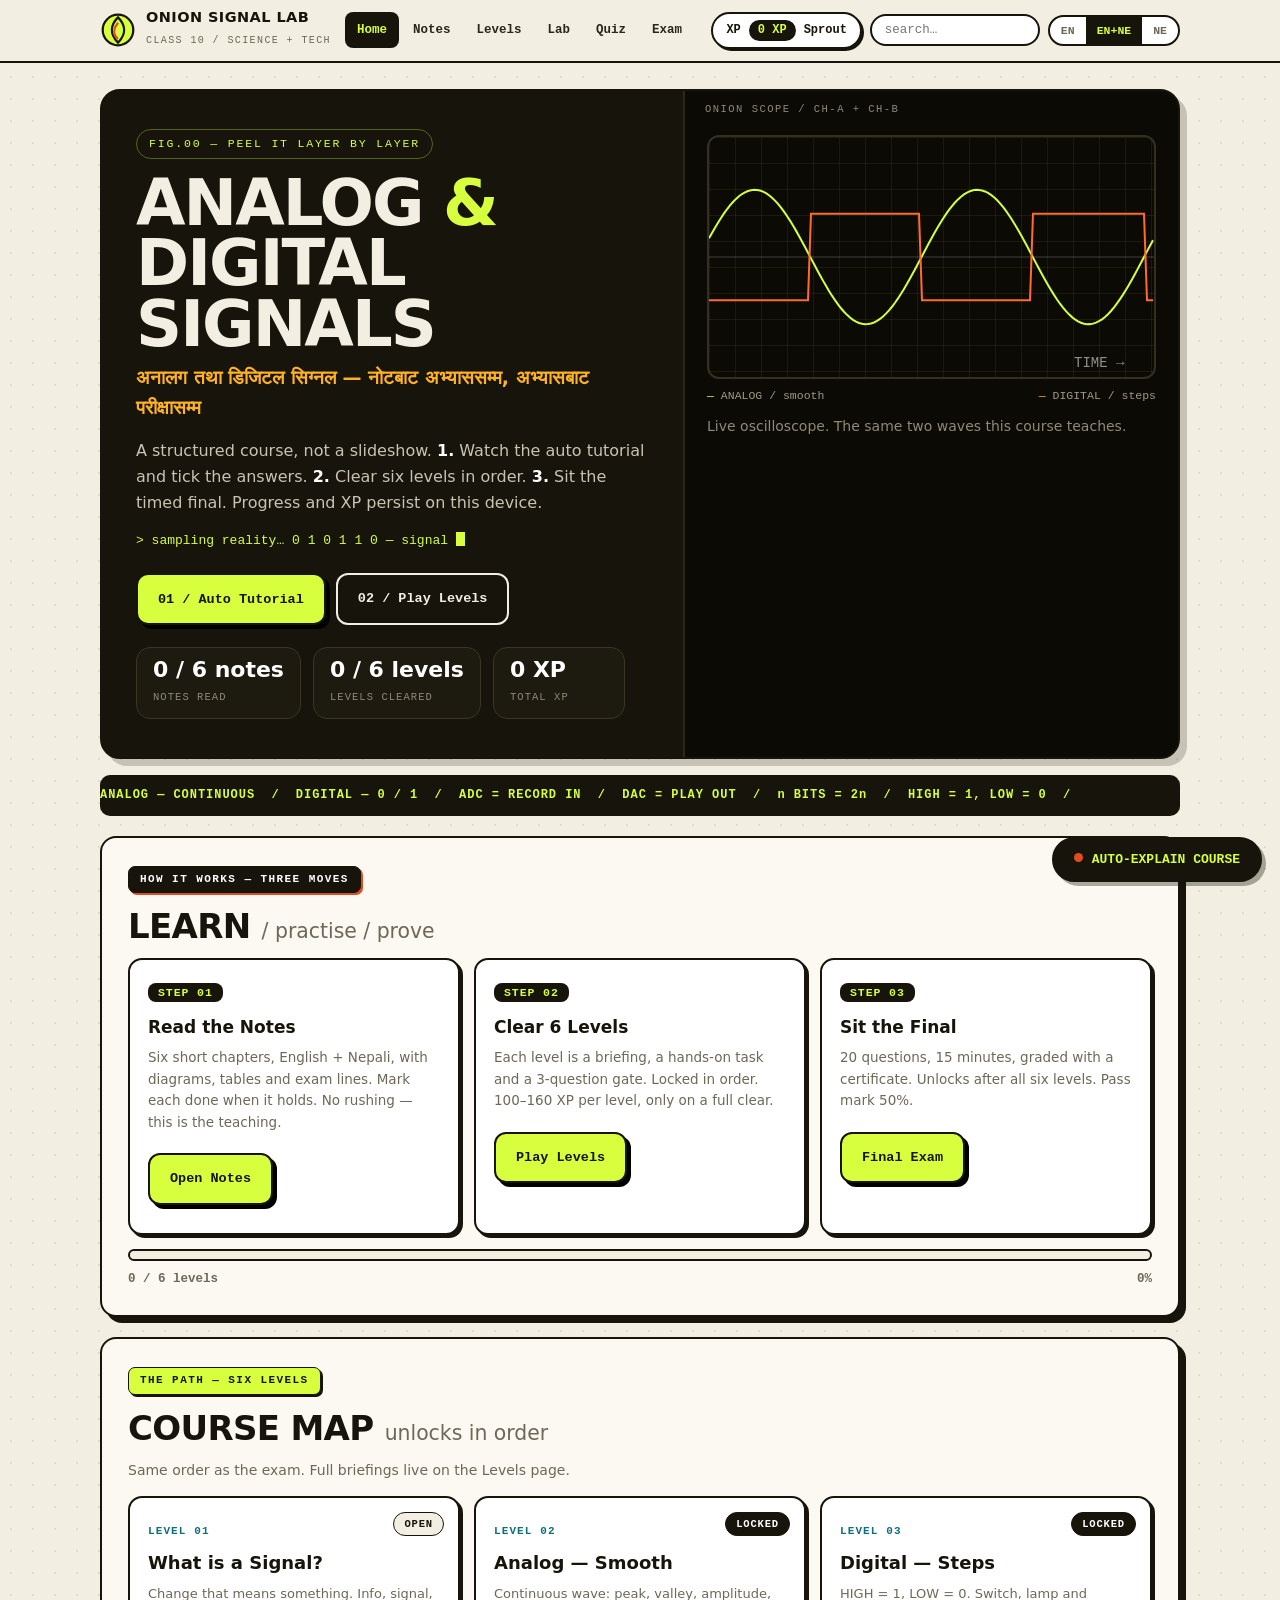
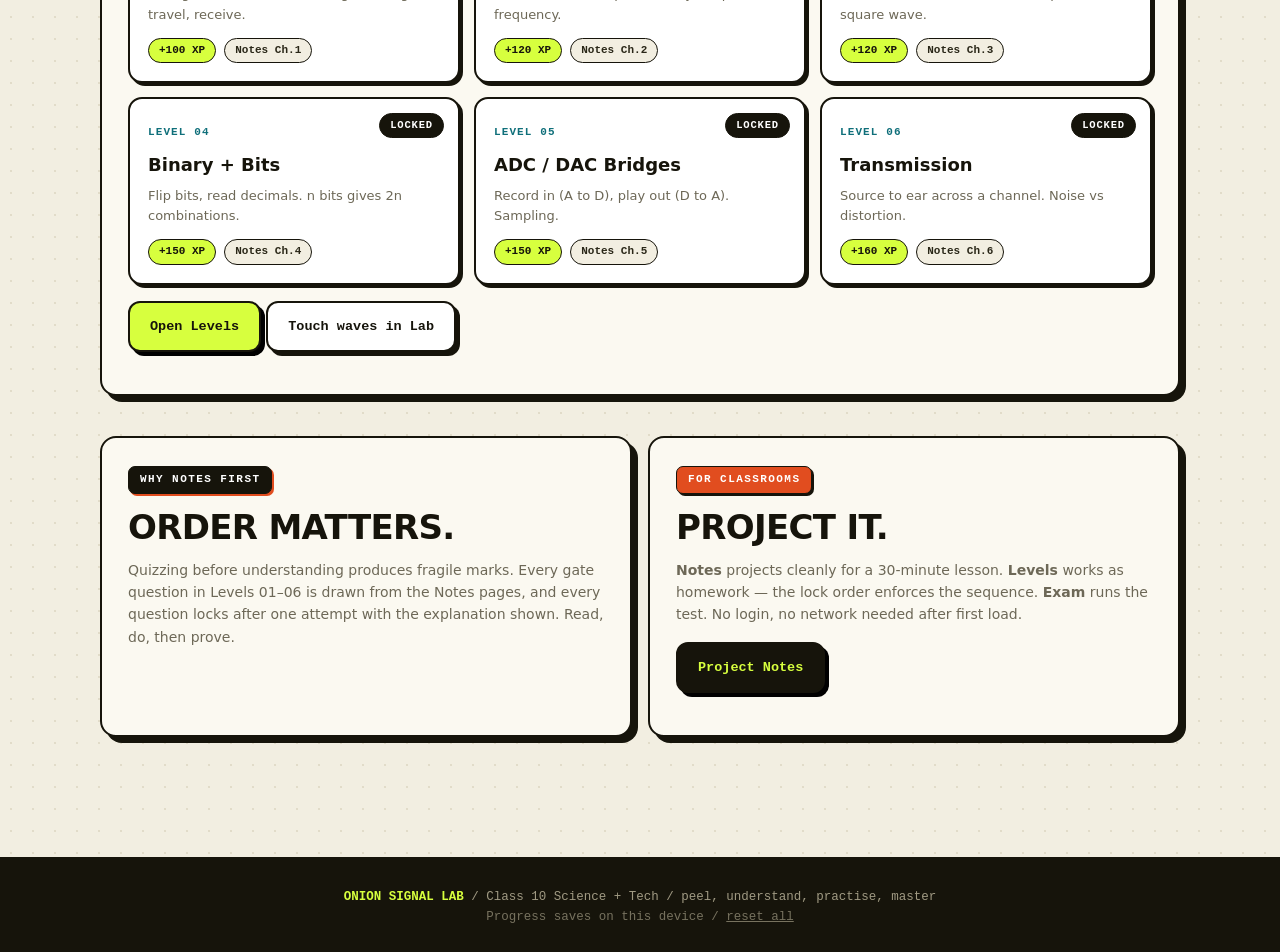
==== commit a15492e4: "v,4" ====
--- a/index.html
+++ b/index.html
@@ -1,5 +1,5 @@
 <!DOCTYPE html><html lang="en"><head><meta charset="UTF-8"><meta name="viewport" content="width=device-width,initial-scale=1">
-<title>Onion Signal Lab — Analog and Digital Signals, Class 10</title><link rel="stylesheet" href="style.css?v=7"></head>
+<title>Onion Signal Lab — Analog and Digital Signals, Class 10</title><link rel="stylesheet" href="style.css?v=8"></head>
 <body data-lang="both">
 <header class="top"><div class="top-in">
 <a class="brand" href="index.html"><svg viewBox="0 0 40 40" aria-hidden="true"><circle cx="20" cy="20" r="17" fill="#d7ff3e" stroke="#16140b" stroke-width="2.5"/><path d="M20 6 C12 14 10 24 20 34 C30 24 28 14 20 6Z" fill="none" stroke="#16140b" stroke-width="2.5"/><path d="M20 12 C15 18 14 25 20 30" fill="none" stroke="#e14d1f" stroke-width="2.5"/></svg><span><b>ONION SIGNAL LAB</b><small>CLASS 10 / SCIENCE + TECH</small></span></a>
@@ -51,4 +51,4 @@
 </div>
 <div id="stamp" aria-hidden="true"><span id="stampTxt">CORRECT</span></div><div id="toast" role="status"></div>
 <footer><b>ONION SIGNAL LAB</b> / Class 10 Science + Tech / peel, understand, practise, master<br><span style="opacity:.7">Progress saves on this device / <a href="#" id="resetAll" style="color:inherit">reset all</a></span></footer>
-<script src="app.js?v=7"></script></body></html>
+<script src="app.js?v=8"></script></body></html>
